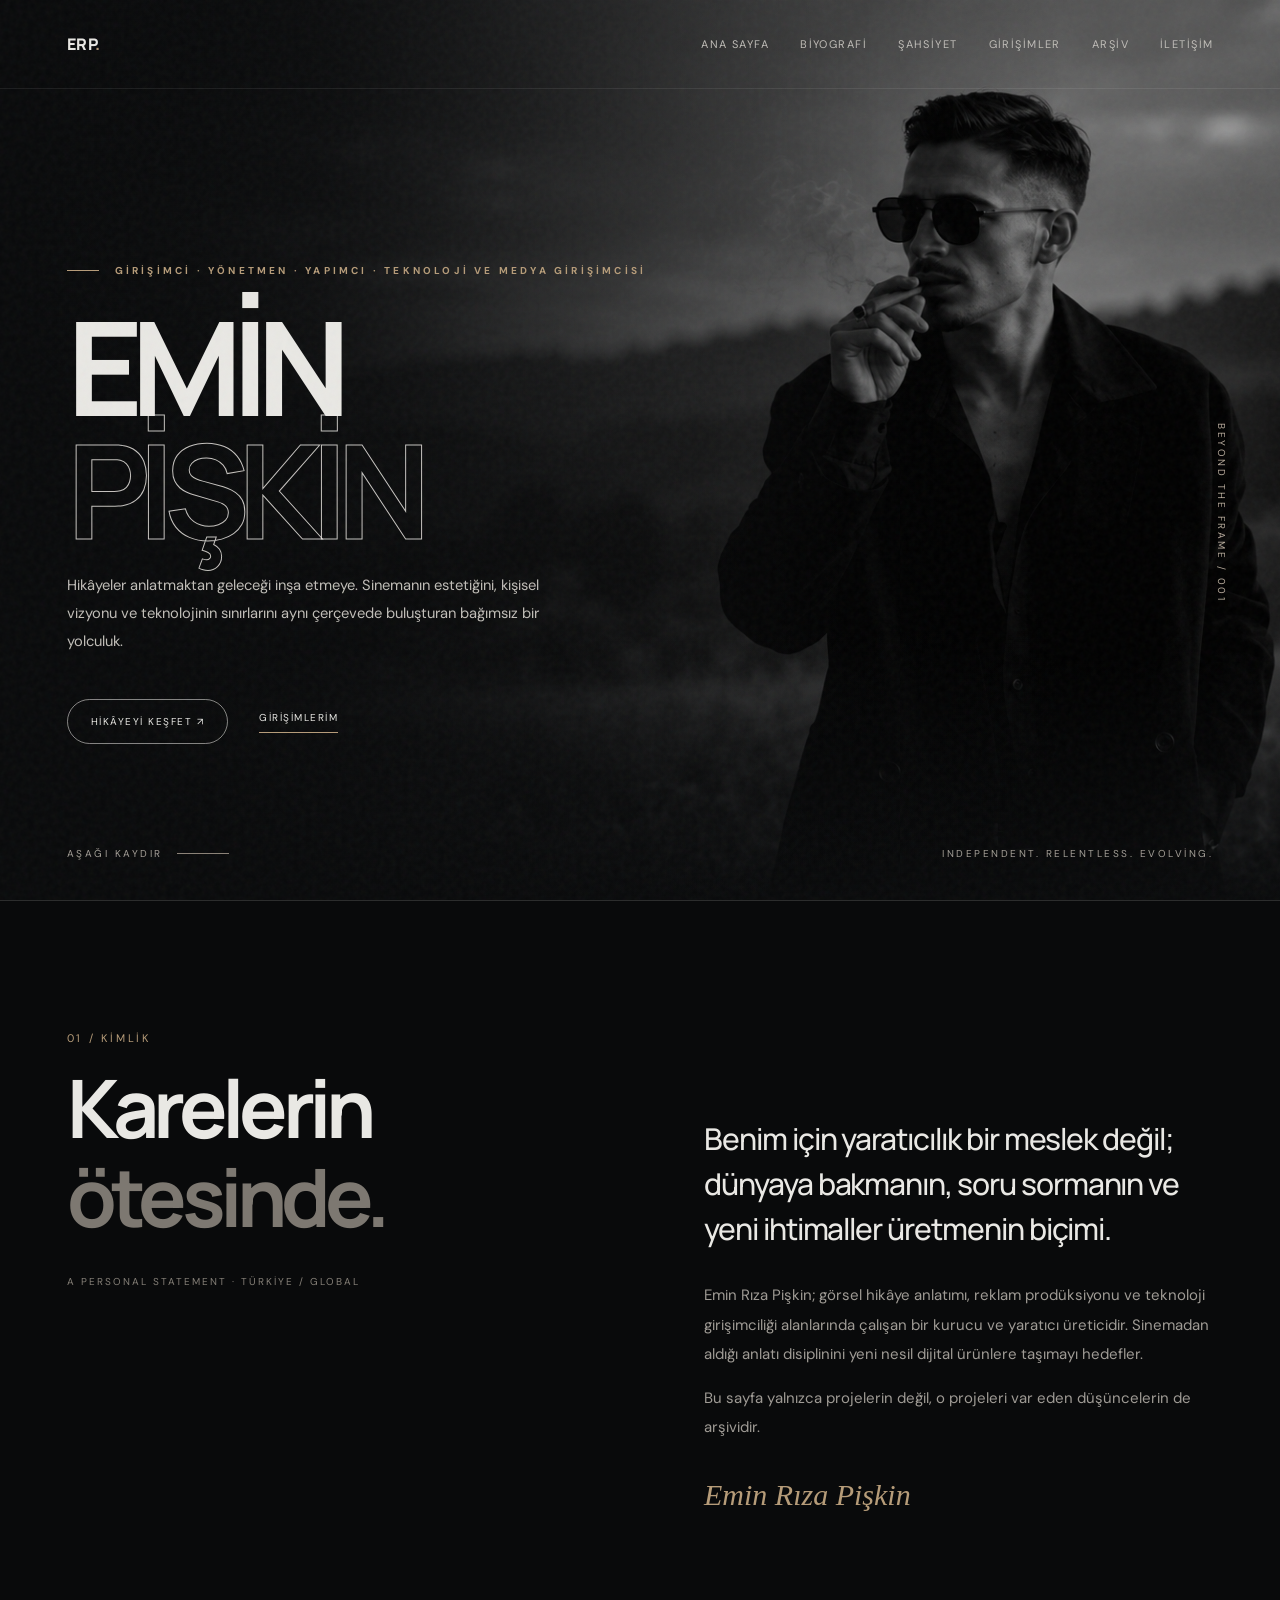
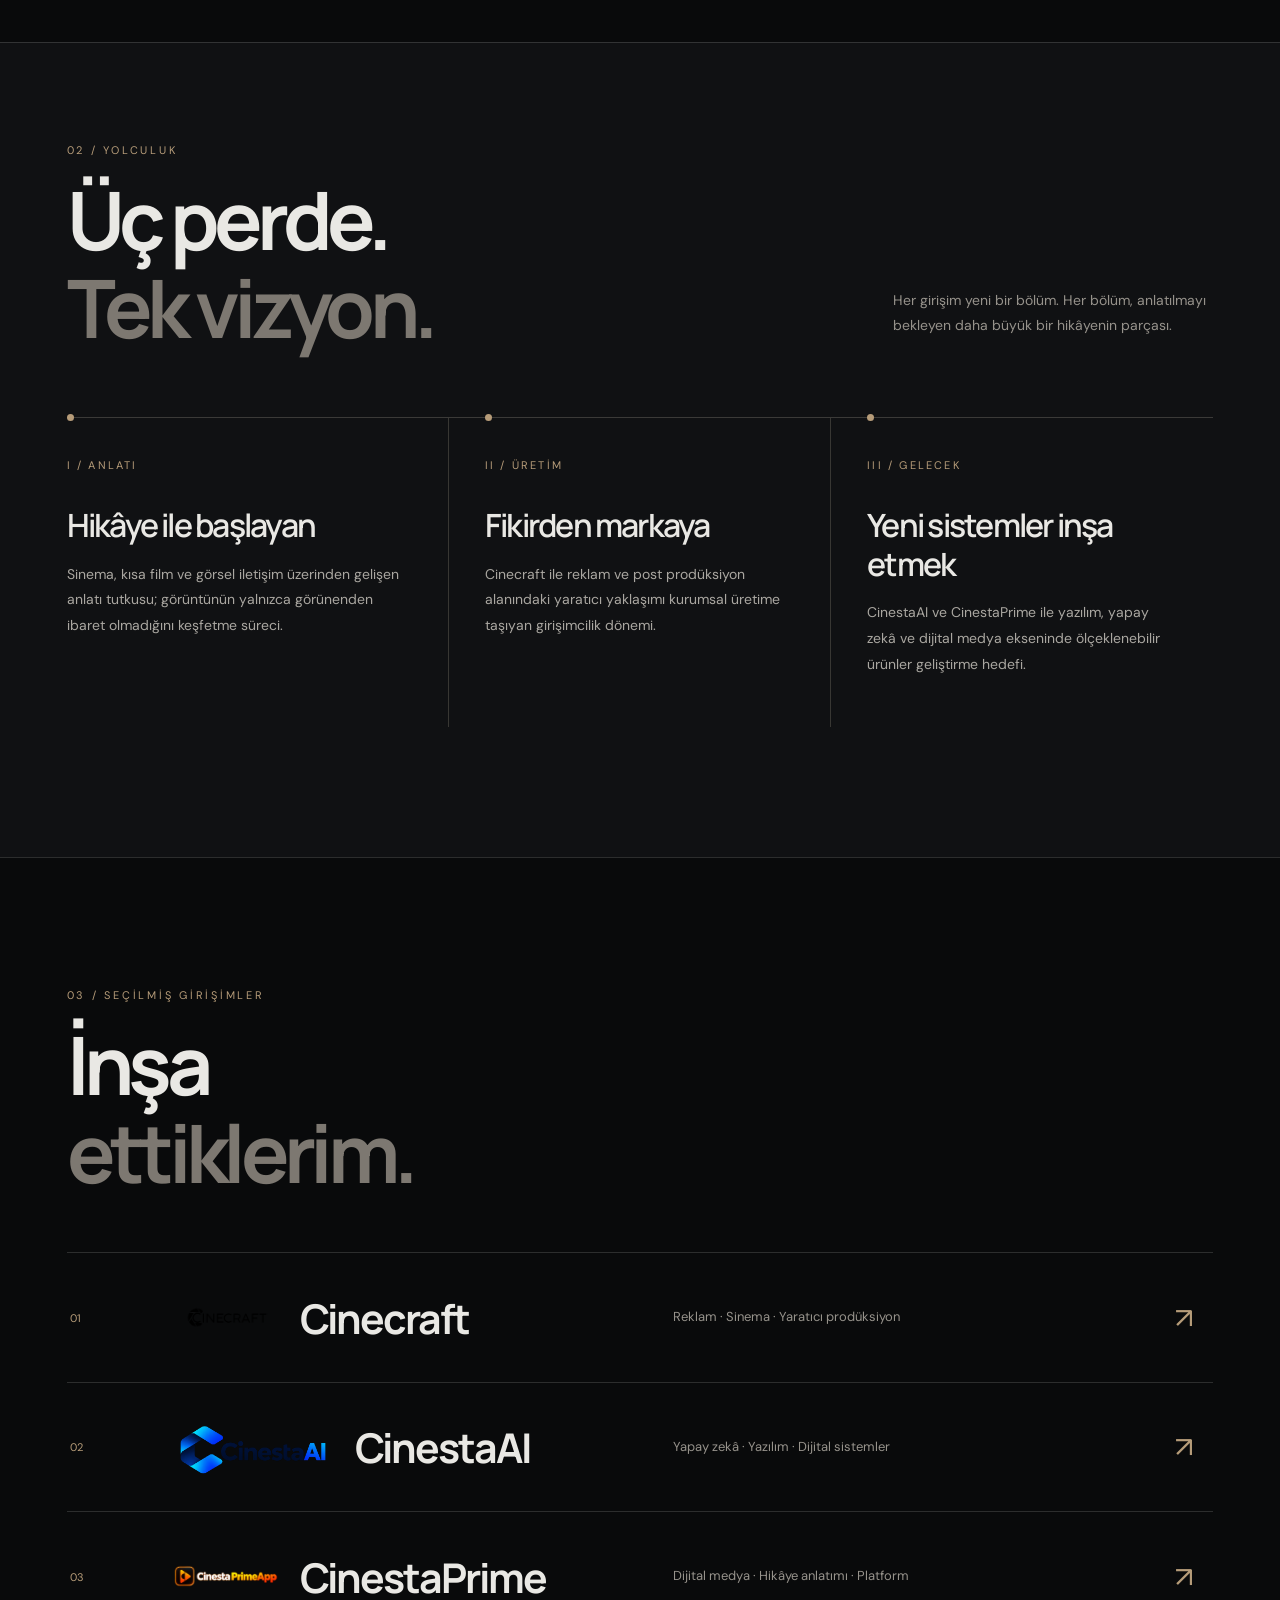
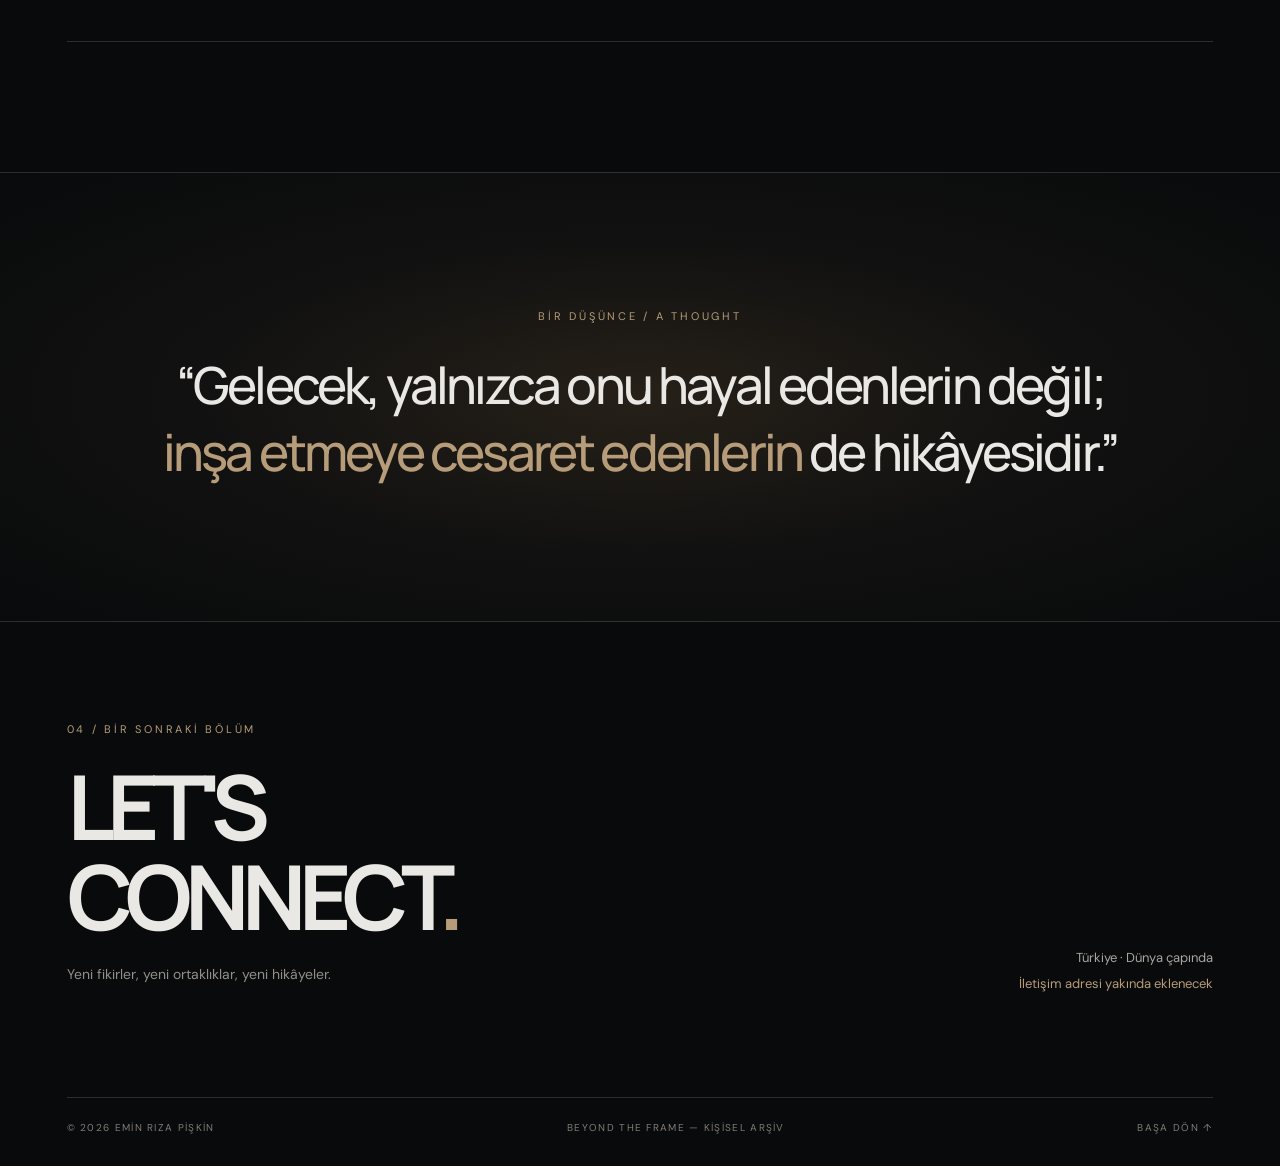
==== index.html @ 2beb4e8c "Fix tiny CinestaAI homepage wordmark by cropping transparent canvas within logo slot" ====
<!DOCTYPE html>
<html lang="tr">
<head>
  <meta charset="UTF-8" />
  <meta name="viewport" content="width=device-width, initial-scale=1" />
  <meta name="theme-color" content="#090a0b" />
  <meta name="description" content="Emin Pişkin — sinematik anlatı, yaratıcı üretim ve teknoloji ekseninde kişisel arşiv." />
  <title>Emin Pişkin — Beyond The Frame</title>
  <link rel="preconnect" href="https://fonts.googleapis.com" />
  <link rel="preconnect" href="https://fonts.gstatic.com" crossorigin />
  <link href="https://fonts.googleapis.com/css2?family=DM+Sans:wght@400;500;600;700&family=Manrope:wght@400;500;600;700;800&display=swap" rel="stylesheet" />
  <style>
    :root{--bg:#090a0b;--surface:#111214;--text:#e9e8e4;--muted:#96958f;--line:rgba(255,255,255,.14);--gold:#b69c79;--space:clamp(24px,5.2vw,92px)}
    *{box-sizing:border-box}html{scroll-behavior:smooth}body{margin:0;background:var(--bg);color:var(--text);font-family:"DM Sans",Arial,sans-serif;-webkit-font-smoothing:antialiased}::selection{background:#b69c79;color:#080808}a{color:inherit;text-decoration:none}button{font:inherit}canvas{display:block}body:before{content:"";position:fixed;inset:0;z-index:40;pointer-events:none;opacity:.085;background-image:url('data:image/svg+xml,%3Csvg viewBox=%220 0 180 180%22 xmlns=%22http://www.w3.org/2000/svg%22%3E%3Cfilter id=%22n%22%3E%3CfeTurbulence type=%22fractalNoise%22 baseFrequency=%22.83%22 numOctaves=%223%22 stitchTiles=%22stitch%22/%3E%3C/filter%3E%3Crect width=%22100%25%22 height=%22100%25%22 filter=%22url(%23n)%22 opacity=%22.5%22/%3E%3C/svg%3E')}
    .site-header{position:absolute;top:0;left:0;width:100%;z-index:25;padding:33px var(--space);display:flex;align-items:center;justify-content:space-between;border-bottom:1px solid rgba(255,255,255,.08)}.brand{font-family:Manrope,sans-serif;font-size:16px;font-weight:800;letter-spacing:.04em}.brand span{color:var(--gold)}.header-center{font-size:10px;text-transform:uppercase;letter-spacing:.31em;color:#9b9995}.nav{display:flex;align-items:center;gap:31px}.nav a{font-size:11px;color:#c0bdb8;letter-spacing:.13em;text-transform:uppercase;transition:color .25s}.nav a:hover{color:white}.menu-btn{display:none;background:none;border:0;color:white;font-size:24px;cursor:pointer}
    .hero{height:min(950px,100svh);min-height:720px;position:relative;overflow:hidden;display:flex;align-items:center;background:radial-gradient(ellipse at 72% 32%,rgba(84,78,72,.28) 0%,rgba(24,24,24,.95) 45%,#090a0b 76%)}.hero:before{content:"";position:absolute;inset:0;background:url("/portrait.png") center center/cover no-repeat;opacity:.34;filter:grayscale(1) blur(18px) contrast(1.05) brightness(.68) scale(1.05);transform:scale(1.04)}.hero:after{content:"";position:absolute;inset:0;pointer-events:none;background:linear-gradient(90deg,rgba(9,10,11,.98) 0%,rgba(9,10,11,.82) 32%,rgba(9,10,11,.42) 58%,rgba(9,10,11,.16) 78%,rgba(9,10,11,.78) 100%),linear-gradient(0deg,#090a0b 2%,transparent 22%,rgba(0,0,0,.35) 92%)}.hero-grid{position:absolute;inset:0;opacity:.08;background-image:linear-gradient(90deg,#c9bda9 1px,transparent 1px),linear-gradient(#c9bda9 1px,transparent 1px);background-size:10vw 10vw;mask-image:linear-gradient(to right,transparent,black)}
    .portrait{position:absolute;right:0;bottom:0;width:min(68%,1060px);height:100%;opacity:.97;filter:grayscale(.92) contrast(1.1) brightness(.78)}.portrait svg{width:100%;height:100%;object-fit:contain;object-position:bottom center}.portrait:after{content:"";position:absolute;inset:0;background:linear-gradient(90deg,#090a0b 0%,rgba(9,10,11,.78) 20%,transparent 44%),linear-gradient(180deg,rgba(9,10,11,.03) 0%,rgba(9,10,11,.1) 58%,#090a0b 98%),linear-gradient(90deg,transparent 64%,rgba(0,0,0,.28) 100%)}.portrait-photo{position:absolute;inset:0;width:100%;height:100%;object-fit:cover;object-position:72% 24%;display:none;filter:grayscale(1) contrast(1.08) brightness(.82)}.portrait.has-photo .portrait-photo{display:block}.portrait.has-photo svg{display:none}
    .hero-content{position:relative;z-index:5;margin-left:var(--space);padding-top:108px;width:min(55%,760px)}.eyebrow{display:flex;align-items:center;gap:16px;color:var(--gold);font-size:10px;letter-spacing:.32em;font-weight:700;text-transform:uppercase}.eyebrow:before{content:"";width:32px;height:1px;background:var(--gold)}.hero-title{font-family:Manrope,sans-serif;font-weight:700;font-size:clamp(72px,10.2vw,172px);line-height:.94;letter-spacing:-.087em;margin:28px 0 22px;text-transform:uppercase}.hero-title .stroke{display:block;color:transparent;-webkit-text-stroke:1px rgba(239,236,230,.82)}.hero-title .last{display:block}.hero-sub{font-size:clamp(13px,1.15vw,16px);line-height:1.9;max-width:510px;color:#c1beb8}.hero-actions{display:flex;gap:31px;align-items:center;margin-top:43px}.pill{border:1px solid rgba(233,232,228,.55);border-radius:100px;padding:15px 23px;text-transform:uppercase;font-size:10px;letter-spacing:.15em;transition:background .25s,color .25s}.pill:hover{background:#e9e8e4;color:#101010}.text-link{font-size:10px;letter-spacing:.15em;text-transform:uppercase;border-bottom:1px solid var(--gold);padding-bottom:8px}.bottom-bar{position:absolute;bottom:40px;left:var(--space);right:var(--space);display:flex;justify-content:space-between;z-index:7;font-size:10px;letter-spacing:.25em;text-transform:uppercase;color:#a49f97}.scroll-hint{display:flex;align-items:center;gap:14px}.scroll-hint i{display:block;height:1px;width:52px;background:#8b8277}.vertical-side{position:absolute;z-index:7;right:calc(var(--space) - 15px);top:47%;writing-mode:vertical-rl;font-size:10px;letter-spacing:.25em;color:#b5a99a;text-transform:uppercase}
    section.content{padding:130px var(--space)}.section-no{font-size:11px;color:var(--gold);letter-spacing:.25em;text-transform:uppercase}.section-head{font:700 clamp(43px,6.3vw,100px)/1.1 Manrope,sans-serif;letter-spacing:-.07em;margin:18px 0 0}.section-head em{font-style:normal;color:#7d7871}.about{display:grid;grid-template-columns:1fr 1fr;gap:10vw;border-top:1px solid var(--line)}.about-left{position:relative}.small-label{margin-top:35px;font-size:10px;letter-spacing:.2em;color:#868078;text-transform:uppercase}.about-copy{padding-top:55px}.about-copy .lead{font:500 clamp(21px,2.35vw,34px)/1.5 Manrope,sans-serif;letter-spacing:-.035em}.about-copy p:not(.lead){color:#9f9b95;font-size:15px;line-height:1.95;max-width:570px}.signature{font:500 30px Georgia,serif;font-style:italic;color:var(--gold);margin-top:35px}
    .chapter{padding:100px var(--space) 130px;background:#101113;border-top:1px solid var(--line)}.chapter-intro{display:flex;align-items:end;justify-content:space-between;gap:30px;margin-bottom:65px}.chapter-intro p{color:#96928b;max-width:320px;font-size:14px;line-height:1.8}.timeline{display:grid;grid-template-columns:repeat(3,minmax(0,1fr));border-top:1px solid #3b3a38}.moment{padding:40px 36px 35px 0;position:relative;border-right:1px solid #383733}.moment+ .moment{padding-left:36px}.moment:last-child{border-right:0}.moment:before{content:"";position:absolute;top:-4px;left:0;background:var(--gold);width:7px;height:7px;border-radius:50%}.moment+.moment:before{left:36px}.moment-id{font-size:11px;color:var(--gold);letter-spacing:.2em}.moment h3{font:600 clamp(23px,2.5vw,38px)/1.2 Manrope,sans-serif;letter-spacing:-.055em;margin:34px 0 17px}.moment p{font-size:14px;color:#aaa7a1;line-height:1.85;max-width:340px}
    .ventures{border-top:1px solid var(--line)}.ventures-top{display:flex;justify-content:space-between;align-items:end;margin-bottom:55px}.venture{display:grid;grid-template-columns:80px 1fr 1fr 35px;align-items:center;border-top:1px solid var(--line);padding:32px 3px;gap:20px;transition:padding .3s,background .3s}.venture:last-child{border-bottom:1px solid var(--line)}.venture:hover{padding-left:16px;background:#141414}.venture-n{font-size:11px;color:var(--gold)}.venture h3{font:700 clamp(25px,3.2vw,46px) Manrope,sans-serif;letter-spacing:-.05em;margin:0}.venture p{font-size:13px;color:#96928b;line-height:1.7}.venture .arrow{font-size:29px;color:var(--gold)}
    .quote{min-height:450px;display:grid;place-items:center;text-align:center;padding:110px 24px;background:radial-gradient(ellipse at center,#262018 0%,#111111 50%,#090a0b 100%);border-block:1px solid var(--line)}.quote blockquote{font:500 clamp(27px,4vw,65px)/1.3 Manrope,sans-serif;letter-spacing:-.055em;margin:28px auto 0;max-width:980px}.quote blockquote em{font-style:normal;color:var(--gold)}
    .footer{padding:100px var(--space) 32px}.footer-top{display:flex;justify-content:space-between;align-items:end;gap:30px}.footer-title{font:700 clamp(44px,7vw,112px)/1 Manrope,sans-serif;letter-spacing:-.08em;margin:25px 0}.footer-side{text-align:right;color:#a9a59f;line-height:2;font-size:13px}.footer-bottom{border-top:1px solid var(--line);margin-top:100px;padding-top:23px;display:flex;justify-content:space-between;color:#817d77;font-size:10px;text-transform:uppercase;letter-spacing:.13em}.reveal{opacity:0;transform:translateY(25px);transition:opacity .85s ease,transform .85s ease}.reveal.visible{opacity:1;transform:none}
    @media(max-width:850px){.header-center,.nav{display:none}.menu-btn{display:block}.site-header{padding-top:26px;padding-bottom:26px}.nav.open{position:absolute;display:flex;right:20px;top:77px;background:#171716;border:1px solid var(--line);padding:25px;flex-direction:column;align-items:flex-start;min-width:195px}.hero{min-height:720px;height:94svh}.portrait{right:-20%;width:100%;height:83%;opacity:.45}.hero:after{background:linear-gradient(90deg,rgba(9,10,11,.82),rgba(9,10,11,.1)),linear-gradient(0deg,#090a0b 1%,transparent 35%)}.hero-content{width:90%;padding-top:80px}.hero-title{font-size:clamp(58px,12vw,104px)}.vertical-side{display:none}.bottom-bar{bottom:27px}.about{grid-template-columns:1fr;gap:5px}.about-copy{padding-top:0}.chapter-intro{display:block}.timeline{grid-template-columns:1fr}.moment,.moment+.moment{padding:31px 10px 30px 22px;border-right:0;border-left:1px solid #383733;border-bottom:1px solid #383733}.moment:before,.moment+.moment:before{top:38px;left:-4px}.venture{grid-template-columns:34px 1fr 30px;gap:12px}.venture p{grid-column:2;grid-row:2}.venture .arrow{grid-column:3;grid-row:1}.footer-top{display:block}.footer-side{text-align:left}}
    @media(max-width:480px){.hero-title{font-size:clamp(51px,13vw,70px)}.hero-sub{max-width:290px;font-size:13px}.hero-actions{gap:16px;flex-wrap:wrap}.pill{padding:14px 17px}.bottom-bar span:last-child{display:none}section.content{padding-top:90px;padding-bottom:90px}.chapter{padding-top:90px;padding-bottom:90px}.section-head{font-size:45px}.venture h3{font-size:26px}.footer-bottom{gap:18px;flex-direction:column}}
    @media(prefers-reduced-motion:reduce){html{scroll-behavior:auto}.reveal{opacity:1;transform:none;transition:none}*{animation:none!important}}
  
/* Seamless cinematic portrait: remove the hard mid-screen image edge */
.hero .portrait{left:0;right:0;top:0;bottom:0;width:100%;height:100%;opacity:1;filter:none;pointer-events:none;overflow:hidden;z-index:1}
.hero .portrait-photo{inset:0;width:100%;height:100%;object-fit:cover;object-position:center 35%;filter:grayscale(1) contrast(1.07) brightness(.69);-webkit-mask-image:linear-gradient(90deg,transparent 0%,rgba(0,0,0,.06) 15%,rgba(0,0,0,.52) 39%,#000 69%);mask-image:linear-gradient(90deg,transparent 0%,rgba(0,0,0,.06) 15%,rgba(0,0,0,.52) 39%,#000 69%)}
.hero .portrait:after{background:linear-gradient(90deg,#090a0b 0%,rgba(9,10,11,.78) 20%,rgba(9,10,11,.38) 46%,transparent 77%),linear-gradient(0deg,#090a0b 0%,transparent 28%,rgba(9,10,11,.08) 100%)}
.hero:after{background:linear-gradient(90deg,rgba(9,10,11,.93) 0%,rgba(9,10,11,.67) 28%,rgba(9,10,11,.22) 63%,rgba(9,10,11,.10) 100%),linear-gradient(0deg,#090a0b 1%,transparent 24%,rgba(0,0,0,.30) 92%)}
@media(max-width:900px){.hero .portrait{left:0;right:0;width:100%;height:100%;opacity:.83}.hero .portrait-photo{object-position:69% center;-webkit-mask-image:linear-gradient(90deg,rgba(0,0,0,.26),rgba(0,0,0,.8) 55%,#000);mask-image:linear-gradient(90deg,rgba(0,0,0,.26),rgba(0,0,0,.8) 55%,#000)}.hero .portrait:after{background:linear-gradient(0deg,#090a0b 0%,rgba(9,10,11,.3) 62%,rgba(9,10,11,.38) 100%),linear-gradient(90deg,rgba(9,10,11,.75),transparent 90%)}}

/* Company wordmarks within selected ventures */
.venture .venture-brand{display:flex;align-items:center;gap:20px;min-width:0;width:100%;text-decoration:none;color:inherit}.venture .venture-brand-mark{display:grid;place-items:center;flex:0 0 110px;width:110px;height:65px;overflow:hidden}.venture .venture-brand-mark img{width:100%;height:100%;object-fit:contain;object-position:left center}.venture .venture-brand h3{min-width:0}.venture .venture-brand:hover h3{color:#d5b997}@media(max-width:850px){.venture .venture-brand{gap:10px}.venture .venture-brand-mark{flex-basis:62px;width:62px;height:46px}.venture .venture-brand h3{font-size:clamp(18px,4vw,27px)}}

/* Center CinestaAI logo without changing its original size */
.venture .venture-brand-ai .venture-brand-mark{justify-content:center;place-items:center}.venture .venture-brand-ai .venture-brand-mark img{object-position:center center;transform:scale(.78);max-width:100%;max-height:100%;object-fit:contain}

/* Show the wide CinestaAI wordmark rather than fitting its square transparent canvas */
.venture .venture-brand-ai .venture-brand-mark{flex:0 0 165px;width:165px;height:64px;overflow:hidden;display:flex;align-items:center;justify-content:center}
.venture .venture-brand-ai .venture-brand-mark img{width:100%;height:100%;max-width:none;max-height:none;object-fit:cover;object-position:center center;transform:none}
@media(max-width:850px){.venture .venture-brand-ai .venture-brand-mark{flex-basis:110px;width:110px;height:54px}}
</style>
<style>.site-header{justify-content:space-between}.site-header .nav{margin-left:auto}.site-header .header-center{display:none}@media(max-width:900px){.site-header .nav.open{display:flex}}</style><style>.hero .portrait-photo{display:block!important}.hero .portrait svg{display:none!important}.hero .portrait{opacity:1!important}.hero .portrait-photo{object-fit:cover;object-position:70% 35%;filter:grayscale(1) contrast(1.08) brightness(.82)}.hero .portrait:after{background:linear-gradient(90deg,#090a0b 0%,rgba(9,10,11,.88) 25%,rgba(9,10,11,.4) 54%,transparent 83%),linear-gradient(0deg,#090a0b,transparent 30%)}@media(max-width:850px){.hero .portrait-photo{object-position:68% center}}</style></head>
<body>
  <header class="site-header">
    <a class="brand" href="#home">ERP<span>.</span></a>
    
    <nav class="nav" id="nav" aria-label="Ana menü"><a href="/">Ana Sayfa</a><a href="/biyografi.html">Biyografi</a><a href="/sahsiyet.html">Şahsiyet</a><a href="/girismler.html">Girişimler</a><a href="/arsiv.html">Arşiv</a><a href="/iletisim.html">İletişim</a></nav>
    <button class="menu-btn" id="menu-btn" aria-label="Menüyü aç" aria-expanded="false">☰</button>
  </header>
  <main>
    <section class="hero" id="home" aria-label="Açılış">
      <div class="hero-grid"></div>
      <div class="portrait" id="portrait" aria-label="Portre görseli">
        <img class="portrait-photo" id="portrait-photo" src="/portrait.png" alt="Emin Pişkin portresi" />
      </div>
      <div class="hero-content">
        <div class="eyebrow">Girişimci · Yönetmen · Yapımcı · Teknoloji ve Medya Girişimcisi</div>
        <h1 class="hero-title">EMİN<br/><span class="stroke">PİŞKİN</span></h1>
        <p class="hero-sub">Hikâyeler anlatmaktan geleceği inşa etmeye. Sinemanın estetiğini, kişisel vizyonu ve teknolojinin sınırlarını aynı çerçevede buluşturan bağımsız bir yolculuk.</p>
        <div class="hero-actions"><a class="pill" href="#about">Hikâyeyi keşfet <span aria-hidden="true">↗</span></a><a class="text-link" href="#ventures">Girişimlerim</a></div>
      </div>
      <div class="vertical-side">Beyond the frame / 001</div>
      <div class="bottom-bar"><span class="scroll-hint">Aşağı kaydır <i></i></span><span>Independent. Relentless. Evolving.</span></div>
    </section>
    <section class="content about" id="about">
      <div class="about-left reveal"><div class="section-no">01 / Kimlik</div><h2 class="section-head">Karelerin<br/><em>ötesinde.</em></h2><div class="small-label">A personal statement · Türkiye / Global</div></div>
      <div class="about-copy reveal"><p class="lead">Benim için yaratıcılık bir meslek değil; dünyaya bakmanın, soru sormanın ve yeni ihtimaller üretmenin biçimi.</p><p>Emin Rıza Pişkin; görsel hikâye anlatımı, reklam prodüksiyonu ve teknoloji girişimciliği alanlarında çalışan bir kurucu ve yaratıcı üreticidir. Sinemadan aldığı anlatı disiplinini yeni nesil dijital ürünlere taşımayı hedefler.</p><p>Bu sayfa yalnızca projelerin değil, o projeleri var eden düşüncelerin de arşividir.</p><div class="signature">Emin Rıza Pişkin</div></div>
    </section>
    <section class="chapter" id="story"><div class="chapter-intro reveal"><div><div class="section-no">02 / Yolculuk</div><h2 class="section-head">Üç perde.<br/><em>Tek vizyon.</em></h2></div><p>Her girişim yeni bir bölüm. Her bölüm, anlatılmayı bekleyen daha büyük bir hikâyenin parçası.</p></div><div class="timeline"><article class="moment reveal"><div class="moment-id">I / ANLATI</div><h3>Hikâye ile başlayan</h3><p>Sinema, kısa film ve görsel iletişim üzerinden gelişen anlatı tutkusu; görüntünün yalnızca görünenden ibaret olmadığını keşfetme süreci.</p></article><article class="moment reveal"><div class="moment-id">II / ÜRETİM</div><h3>Fikirden markaya</h3><p>Cinecraft ile reklam ve post prodüksiyon alanındaki yaratıcı yaklaşımı kurumsal üretime taşıyan girişimcilik dönemi.</p></article><article class="moment reveal"><div class="moment-id">III / GELECEK</div><h3>Yeni sistemler inşa etmek</h3><p>CinestaAI ve CinestaPrime ile yazılım, yapay zekâ ve dijital medya ekseninde ölçeklenebilir ürünler geliştirme hedefi.</p></article></div></section>
    <section class="content ventures" id="ventures"><div class="ventures-top reveal"><div><div class="section-no">03 / Seçilmiş girişimler</div><h2 class="section-head">İnşa<br/><em>ettiklerim.</em></h2></div></div><div class="venture reveal"><span class="venture-n">01</span><a class="venture-brand" href="/cinecraft.html" aria-label="Cinecraft hakkında"><span class="venture-brand-mark"><img src="/cinecraft-logo.png.png" alt="Cinecraft logosu" loading="lazy" onerror="this.style.display='none'"></span><h3>Cinecraft</h3></a><p>Reklam · Sinema · Yaratıcı prodüksiyon</p><span class="arrow">↗</span></div><div class="venture reveal"><span class="venture-n">02</span><a class="venture-brand venture-brand-ai" href="/cinestaai.html" aria-label="CinestaAI hakkında"><span class="venture-brand-mark"><img src="/cinestaai-logo.png.png" alt="CinestaAI logosu" loading="lazy" onerror="this.style.display='none'"></span><h3>CinestaAI</h3></a><p>Yapay zekâ · Yazılım · Dijital sistemler</p><span class="arrow">↗</span></div><div class="venture reveal"><span class="venture-n">03</span><a class="venture-brand" href="/cinestaprime.html" aria-label="CinestaPrime hakkında"><span class="venture-brand-mark"><img src="/cinestaprime-logo.png.png" alt="CinestaPrime logosu" loading="lazy" onerror="this.style.display='none'"></span><h3>CinestaPrime</h3></a><p>Dijital medya · Hikâye anlatımı · Platform</p><span class="arrow">↗</span></div></section>
    <section class="quote"><div class="reveal"><div class="section-no">Bir düşünce / A thought</div><blockquote>“Gelecek, yalnızca onu hayal edenlerin değil; <em>inşa etmeye cesaret edenlerin</em> de hikâyesidir.”</blockquote></div></section>
  </main>
  <footer class="footer" id="contact"><div class="footer-top"><div><div class="section-no">04 / Bir sonraki bölüm</div><h2 class="footer-title">LET'S<br/>CONNECT<span style="color:var(--gold)">.</span></h2><p style="color:#928e88;font-size:14px">Yeni fikirler, yeni ortaklıklar, yeni hikâyeler.</p></div><div class="footer-side">Türkiye · Dünya çapında<br/><span style="color:var(--gold)">İletişim adresi yakında eklenecek</span></div></div><div class="footer-bottom"><span>© <span id="year">2026</span> Emin Rıza Pişkin</span><span>Beyond the frame — kişisel arşiv</span><a href="#home">Başa dön ↑</a></div></footer>
  <script>
    const portrait=document.getElementById('portrait');const img=document.getElementById('portrait-photo');img.addEventListener('load',()=>portrait.classList.add('has-photo'));img.addEventListener('error',()=>portrait.classList.remove('has-photo'));if(img.complete&&img.naturalWidth)portrait.classList.add('has-photo');
    const observer=new IntersectionObserver(entries=>entries.forEach(e=>{if(e.isIntersecting){e.target.classList.add('visible');observer.unobserve(e.target)}}),{threshold:.13});document.querySelectorAll('.reveal').forEach(el=>observer.observe(el));
    const menu=document.getElementById('menu-btn'),nav=document.getElementById('nav');menu.addEventListener('click',()=>{let opened=nav.classList.toggle('open');menu.setAttribute('aria-expanded',String(opened));menu.textContent=opened?'×':'☰'});nav.querySelectorAll('a').forEach(a=>a.addEventListener('click',()=>{nav.classList.remove('open');menu.setAttribute('aria-expanded','false');menu.textContent='☰'}));document.getElementById('year').textContent=new Date().getFullYear();
    document.getElementById('contact-link').addEventListener('click',e=>{e.preventDefault();document.getElementById('contact').scrollIntoView({behavior:'smooth'})});
  </script>
</body>
</html>
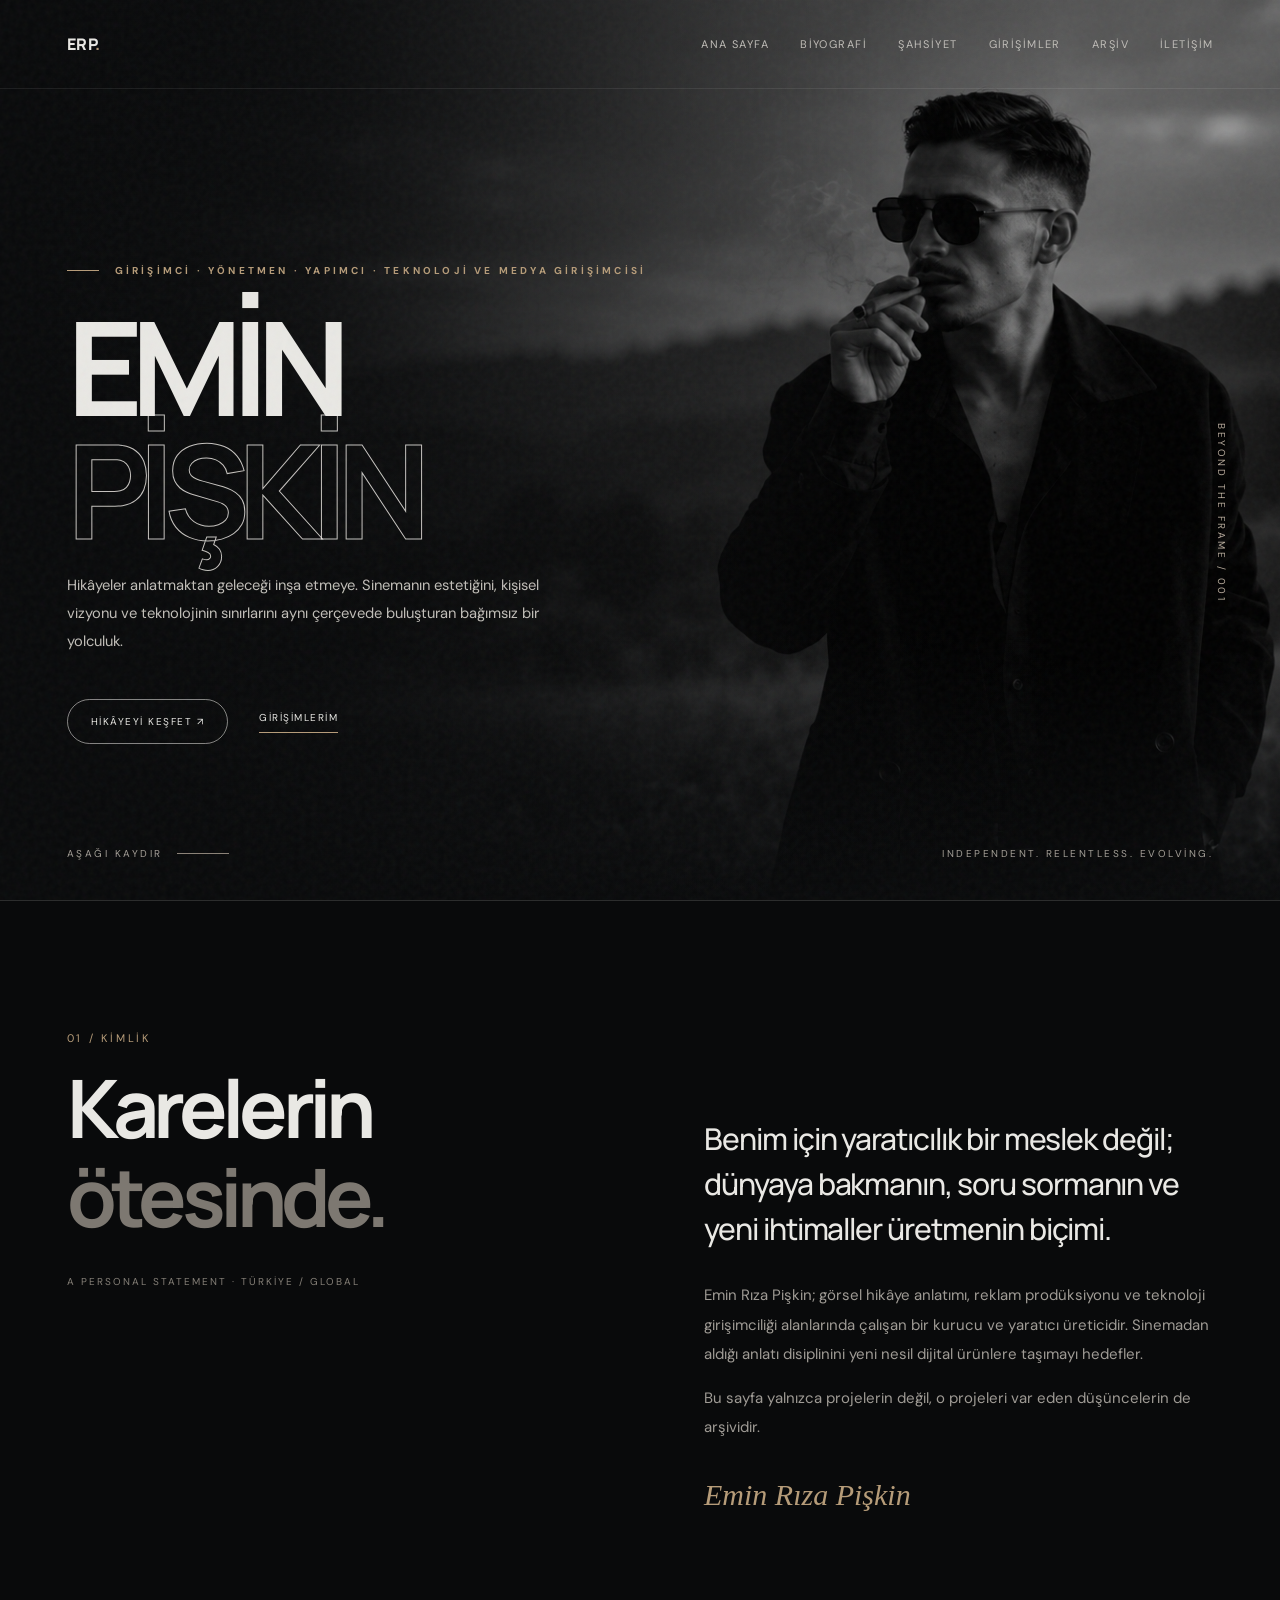
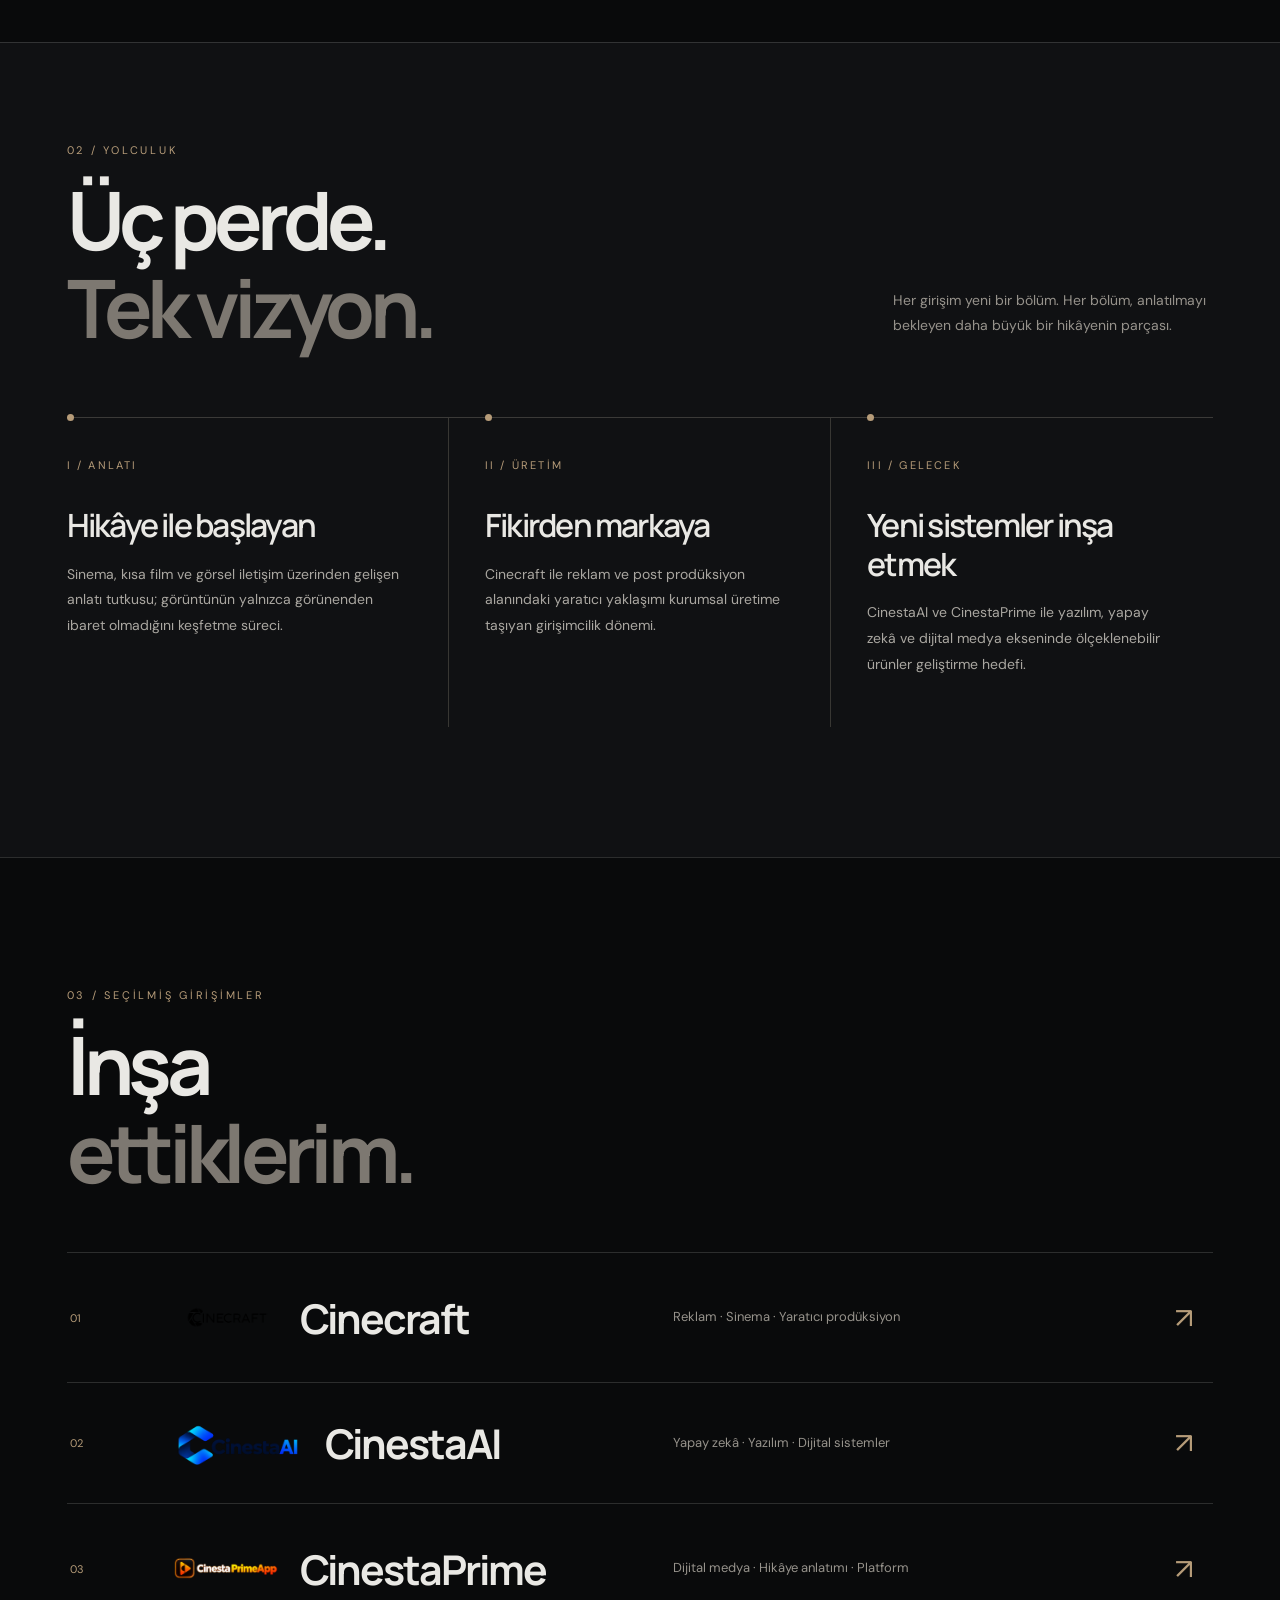
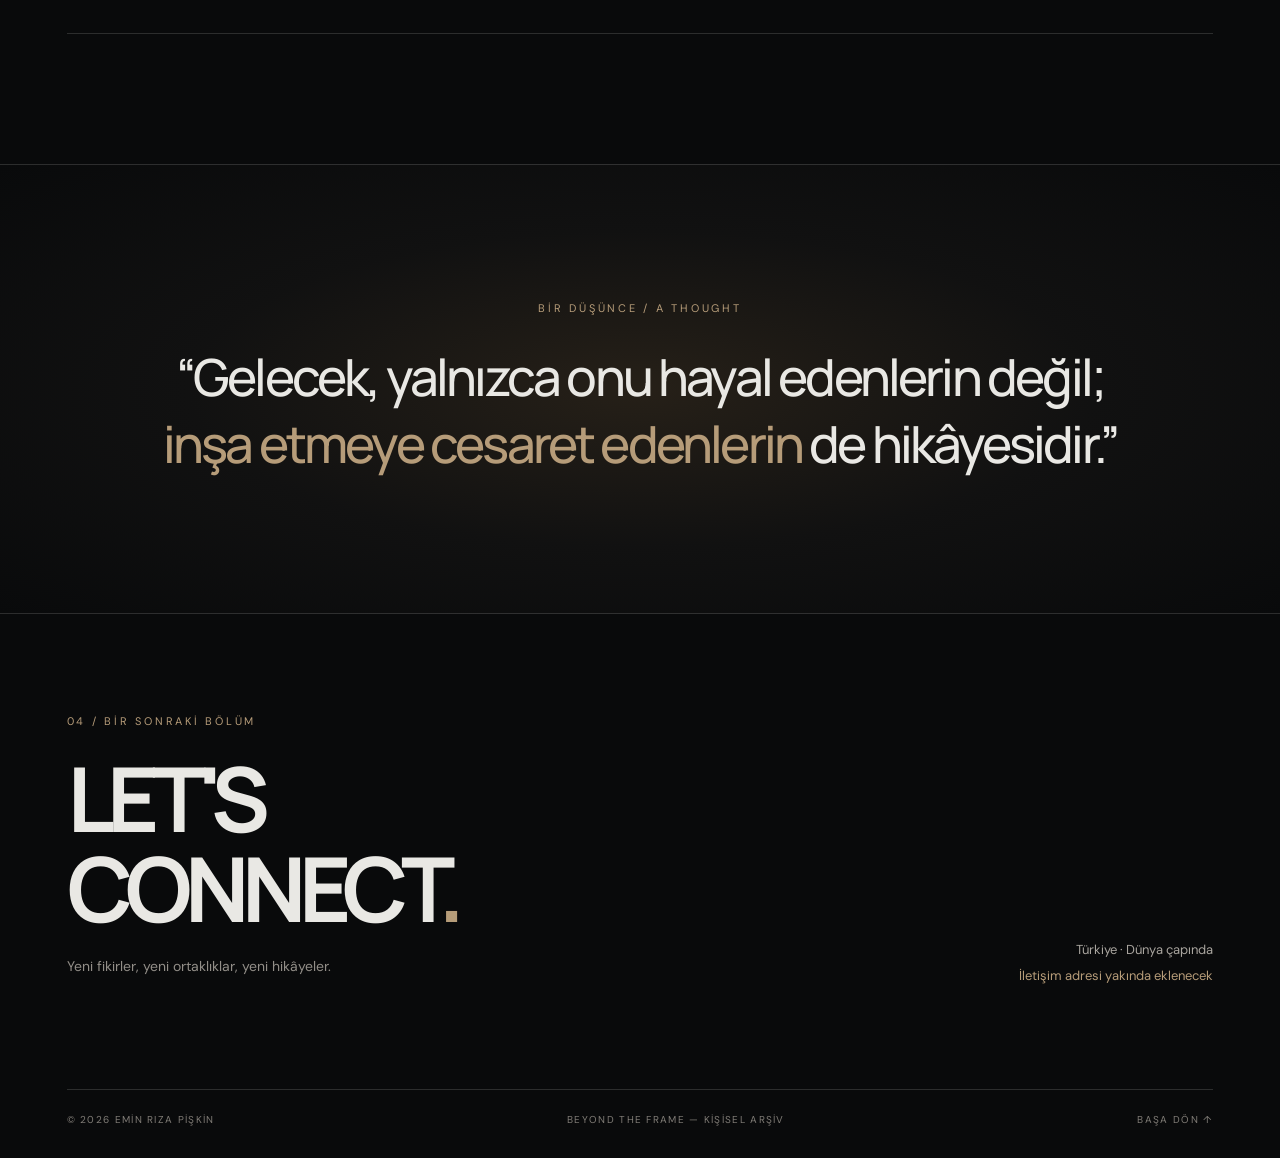
==== commit 5216d9a6: "Slightly reduce centered CinestaAI logo on homepage" ====
--- a/index.html
+++ b/index.html
@@ -39,9 +39,9 @@
 .venture .venture-brand-ai .venture-brand-mark{justify-content:center;place-items:center}.venture .venture-brand-ai .venture-brand-mark img{object-position:center center;transform:scale(.78);max-width:100%;max-height:100%;object-fit:contain}
 
 /* Show the wide CinestaAI wordmark rather than fitting its square transparent canvas */
-.venture .venture-brand-ai .venture-brand-mark{flex:0 0 165px;width:165px;height:64px;overflow:hidden;display:flex;align-items:center;justify-content:center}
+.venture .venture-brand-ai .venture-brand-mark{flex:0 0 135px;width:135px;height:55px;overflow:hidden;display:flex;align-items:center;justify-content:center}
 .venture .venture-brand-ai .venture-brand-mark img{width:100%;height:100%;max-width:none;max-height:none;object-fit:cover;object-position:center center;transform:none}
-@media(max-width:850px){.venture .venture-brand-ai .venture-brand-mark{flex-basis:110px;width:110px;height:54px}}
+@media(max-width:850px){.venture .venture-brand-ai .venture-brand-mark{flex-basis:92px;width:92px;height:46px}}
 </style>
 <style>.site-header{justify-content:space-between}.site-header .nav{margin-left:auto}.site-header .header-center{display:none}@media(max-width:900px){.site-header .nav.open{display:flex}}</style><style>.hero .portrait-photo{display:block!important}.hero .portrait svg{display:none!important}.hero .portrait{opacity:1!important}.hero .portrait-photo{object-fit:cover;object-position:70% 35%;filter:grayscale(1) contrast(1.08) brightness(.82)}.hero .portrait:after{background:linear-gradient(90deg,#090a0b 0%,rgba(9,10,11,.88) 25%,rgba(9,10,11,.4) 54%,transparent 83%),linear-gradient(0deg,#090a0b,transparent 30%)}@media(max-width:850px){.hero .portrait-photo{object-position:68% center}}</style></head>
 <body>
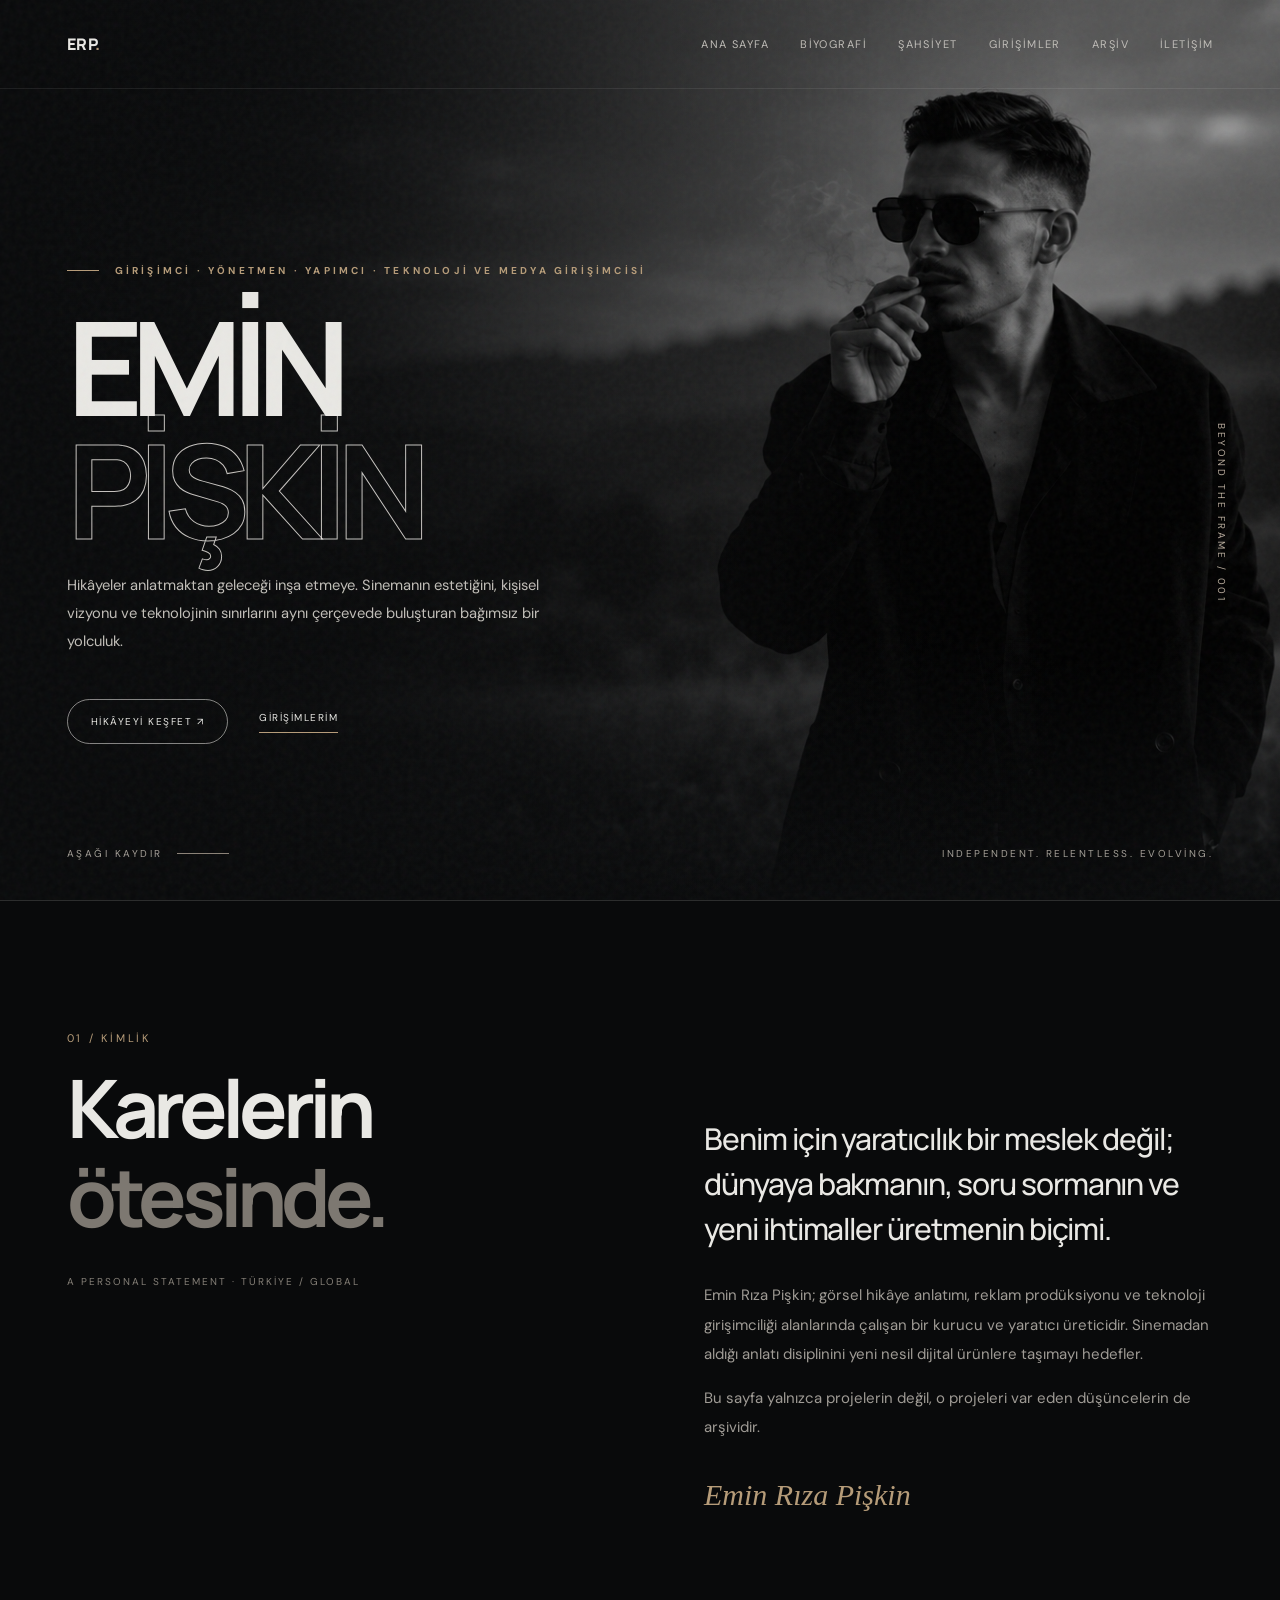
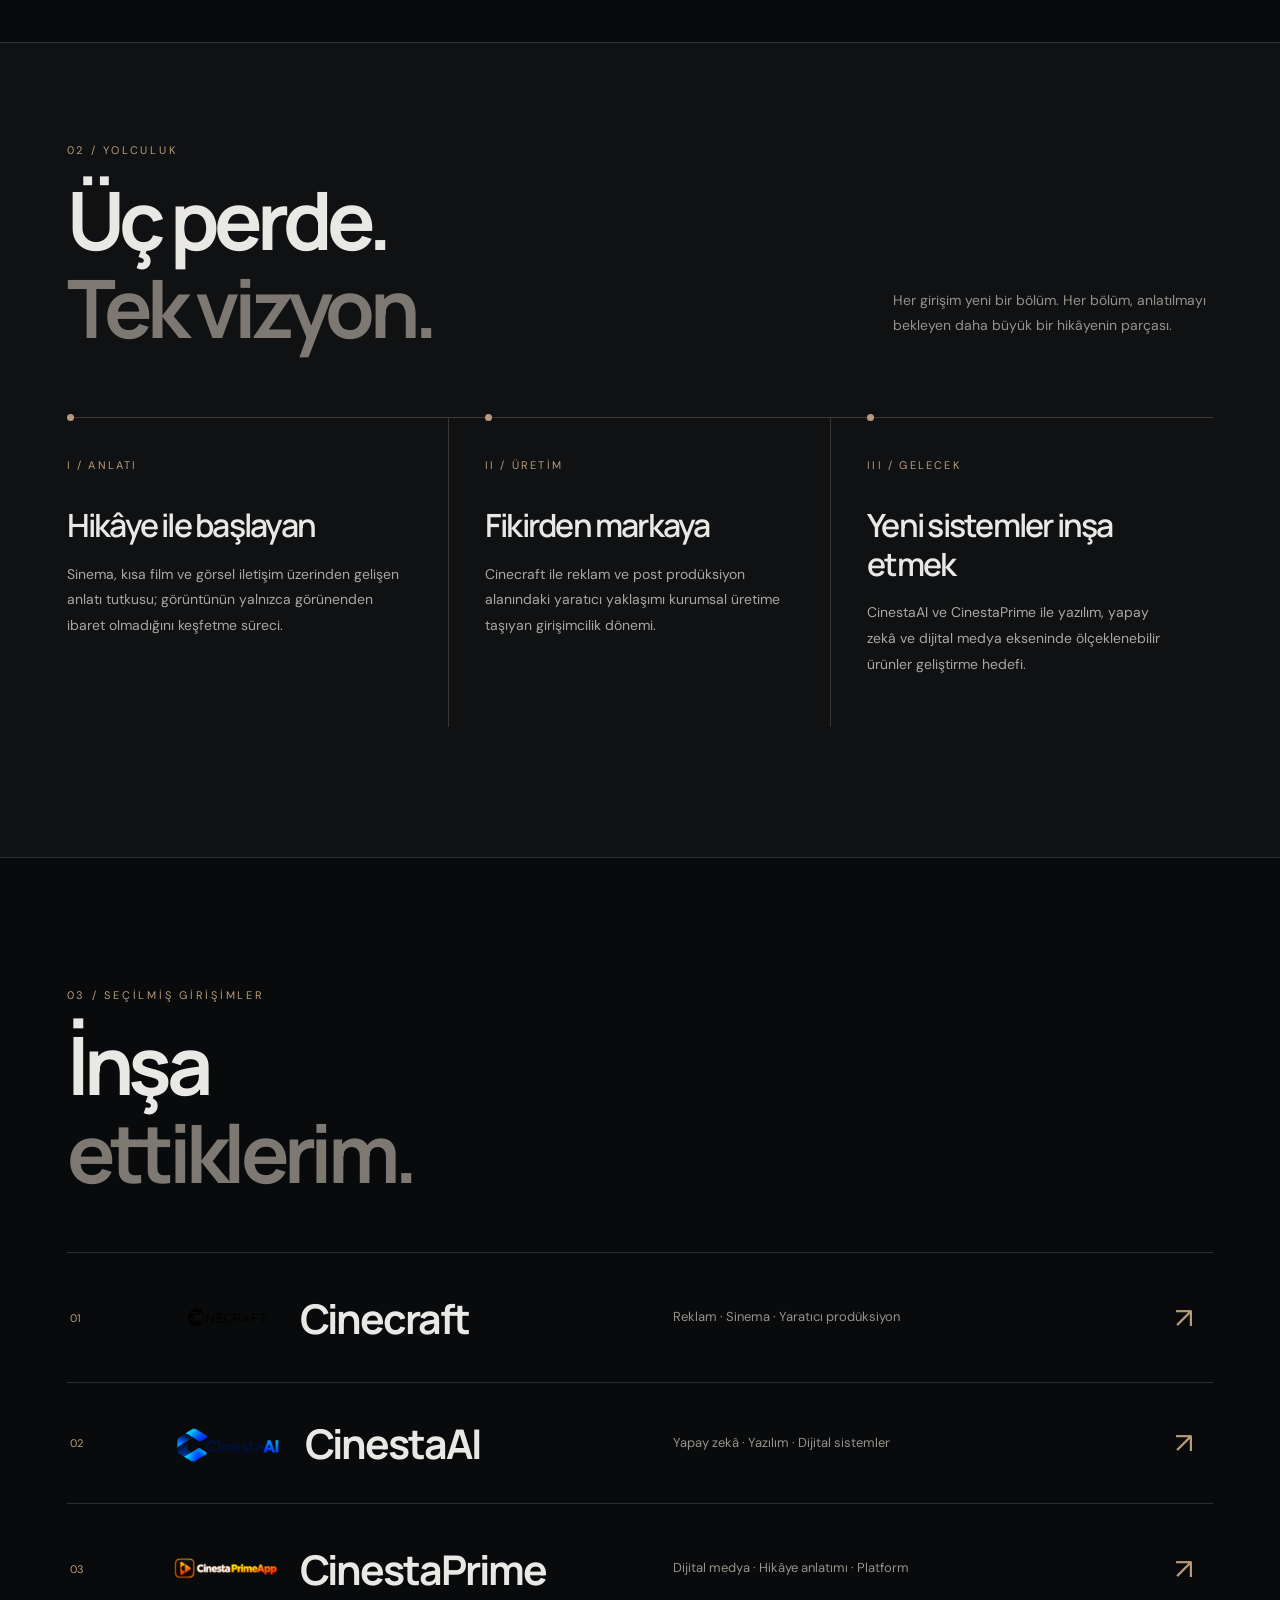
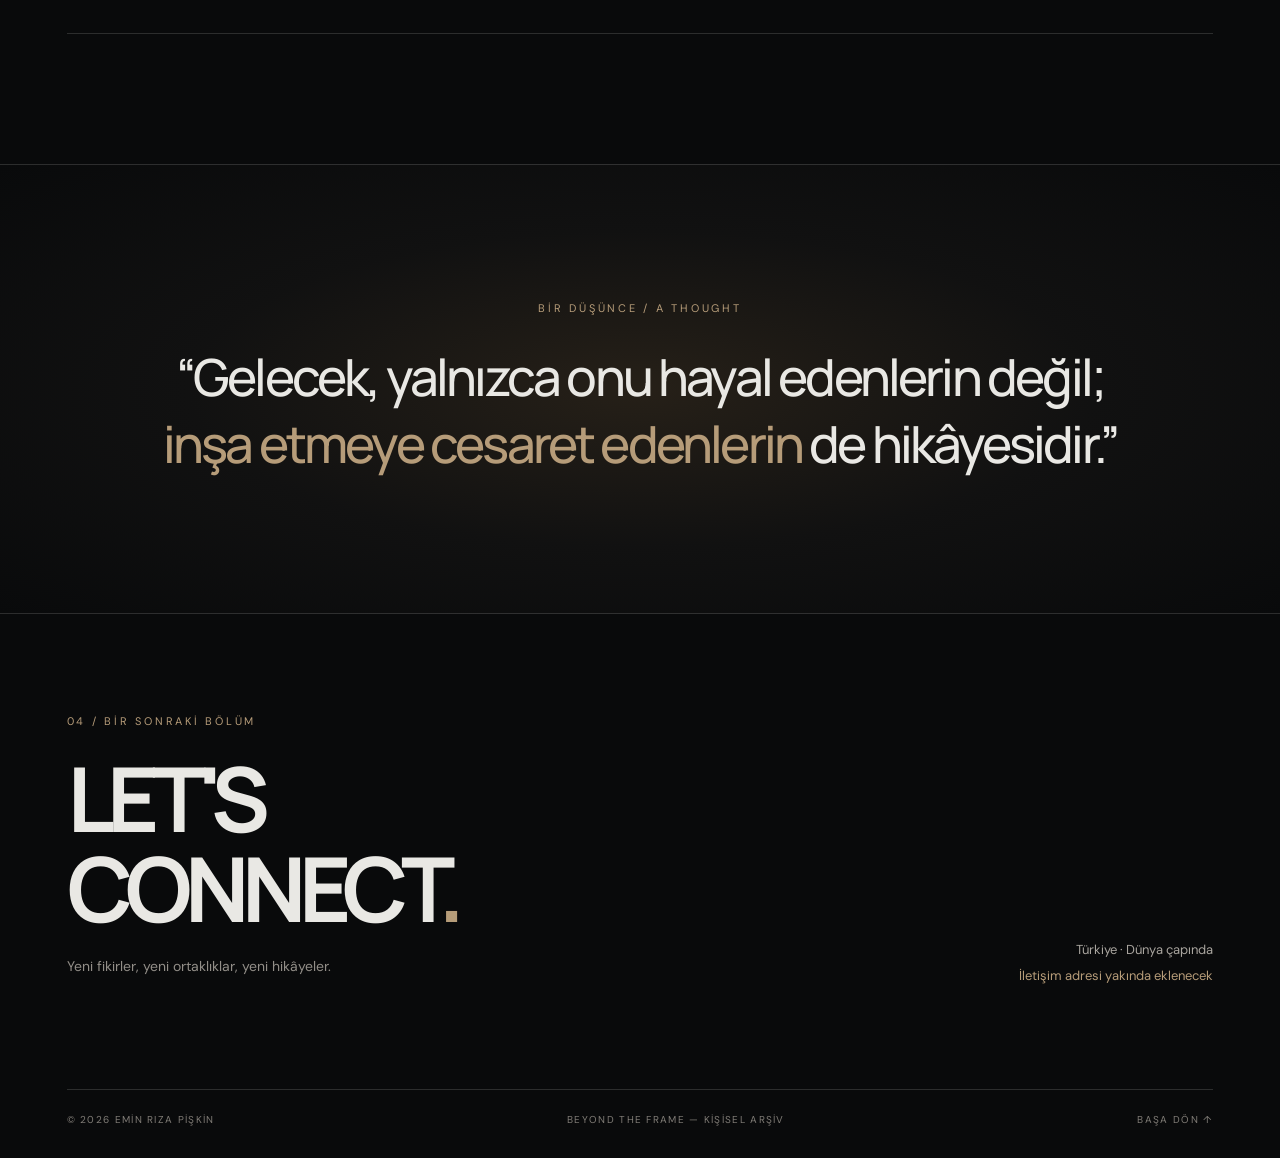
==== commit c97acc44: "Reduce CinestaAI homepage logo slightly further" ====
--- a/index.html
+++ b/index.html
@@ -39,9 +39,9 @@
 .venture .venture-brand-ai .venture-brand-mark{justify-content:center;place-items:center}.venture .venture-brand-ai .venture-brand-mark img{object-position:center center;transform:scale(.78);max-width:100%;max-height:100%;object-fit:contain}
 
 /* Show the wide CinestaAI wordmark rather than fitting its square transparent canvas */
-.venture .venture-brand-ai .venture-brand-mark{flex:0 0 135px;width:135px;height:55px;overflow:hidden;display:flex;align-items:center;justify-content:center}
+.venture .venture-brand-ai .venture-brand-mark{flex:0 0 115px;width:115px;height:49px;overflow:hidden;display:flex;align-items:center;justify-content:center}
 .venture .venture-brand-ai .venture-brand-mark img{width:100%;height:100%;max-width:none;max-height:none;object-fit:cover;object-position:center center;transform:none}
-@media(max-width:850px){.venture .venture-brand-ai .venture-brand-mark{flex-basis:92px;width:92px;height:46px}}
+@media(max-width:850px){.venture .venture-brand-ai .venture-brand-mark{flex-basis:82px;width:82px;height:42px}}
 </style>
 <style>.site-header{justify-content:space-between}.site-header .nav{margin-left:auto}.site-header .header-center{display:none}@media(max-width:900px){.site-header .nav.open{display:flex}}</style><style>.hero .portrait-photo{display:block!important}.hero .portrait svg{display:none!important}.hero .portrait{opacity:1!important}.hero .portrait-photo{object-fit:cover;object-position:70% 35%;filter:grayscale(1) contrast(1.08) brightness(.82)}.hero .portrait:after{background:linear-gradient(90deg,#090a0b 0%,rgba(9,10,11,.88) 25%,rgba(9,10,11,.4) 54%,transparent 83%),linear-gradient(0deg,#090a0b,transparent 30%)}@media(max-width:850px){.hero .portrait-photo{object-position:68% center}}</style></head>
 <body>
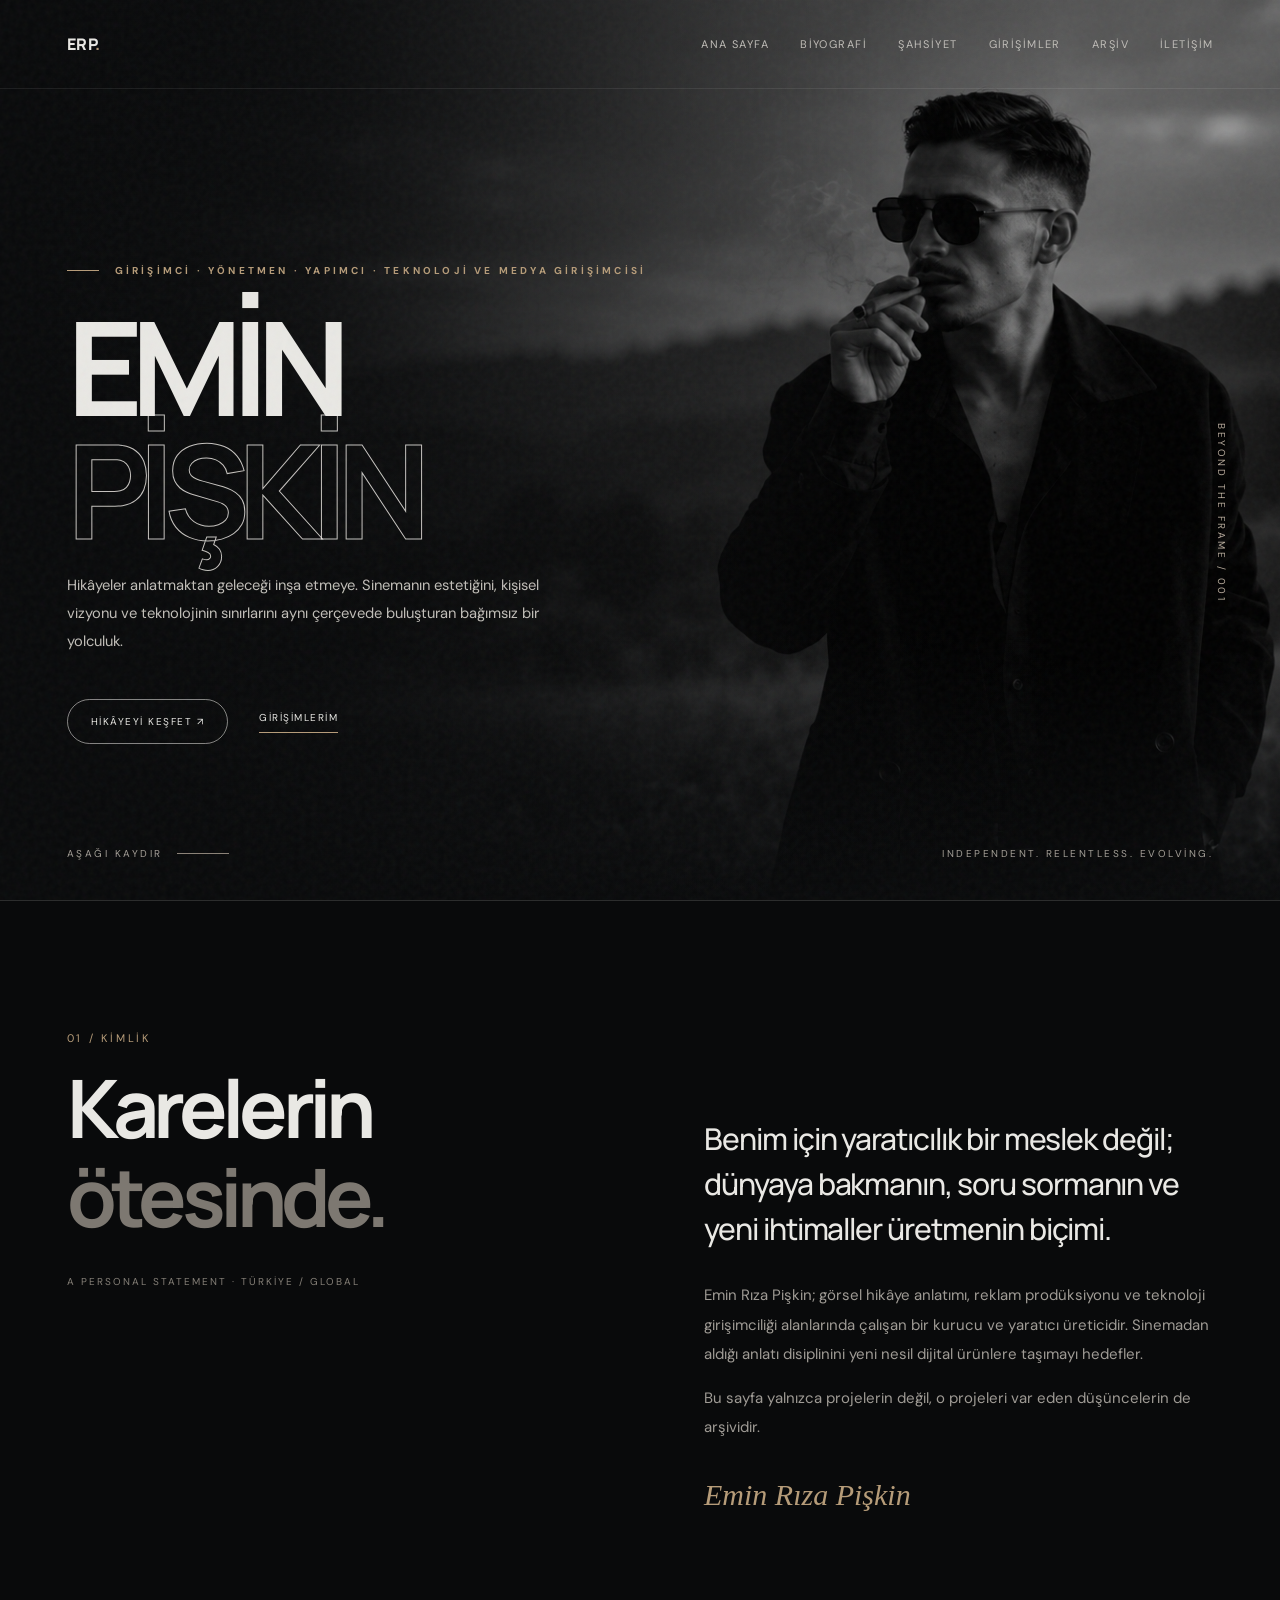
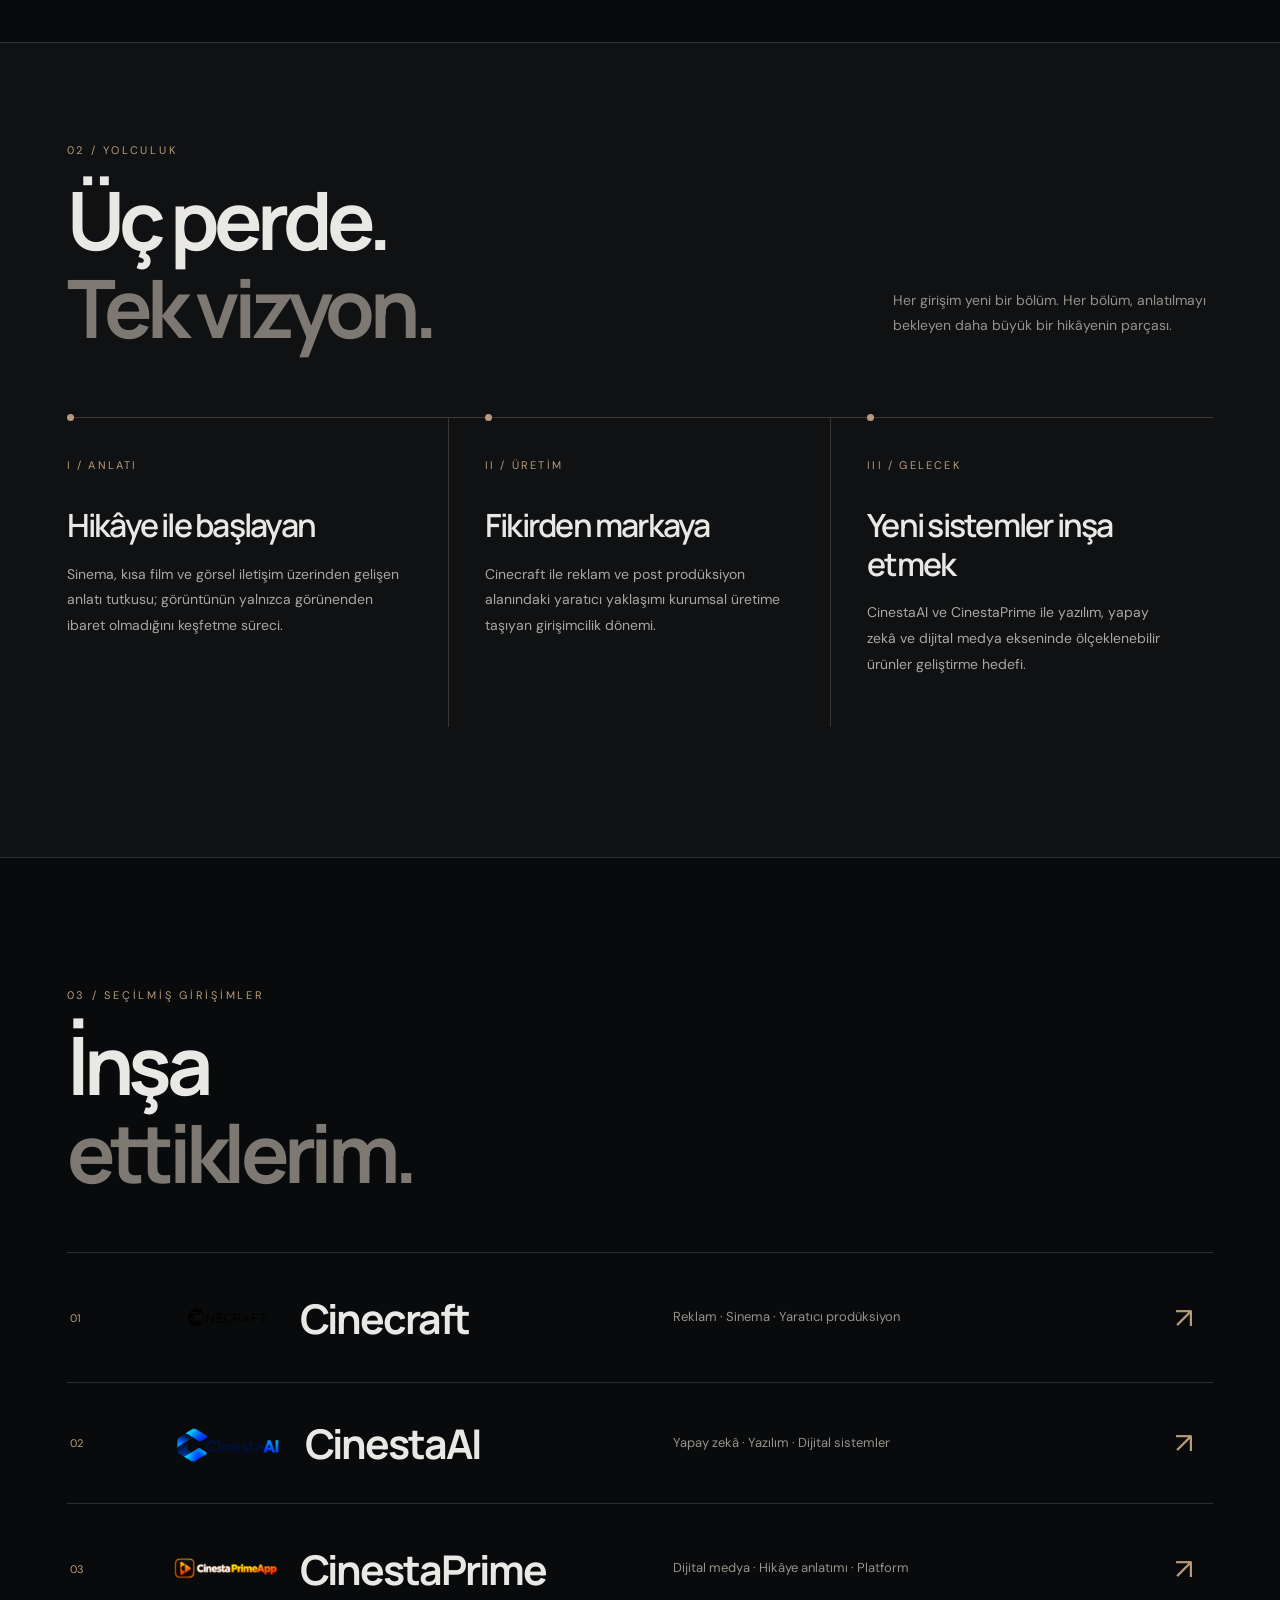
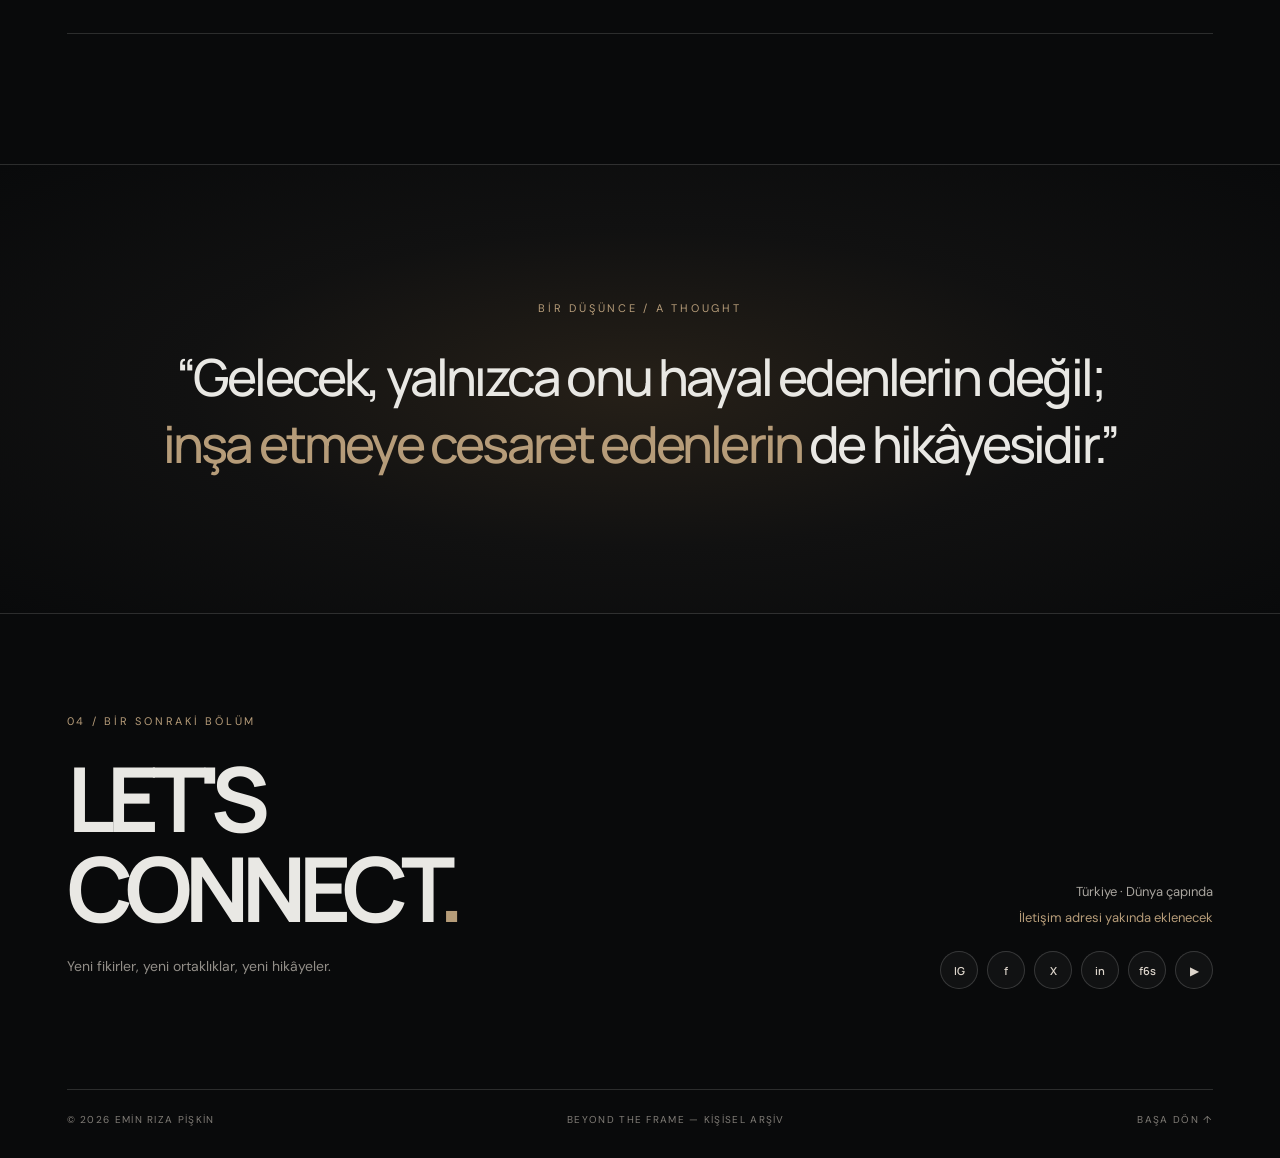
==== commit 94df365d: "Add social icons to homepage contact footer" ====
--- a/index.html
+++ b/index.html
@@ -42,6 +42,9 @@
 .venture .venture-brand-ai .venture-brand-mark{flex:0 0 115px;width:115px;height:49px;overflow:hidden;display:flex;align-items:center;justify-content:center}
 .venture .venture-brand-ai .venture-brand-mark img{width:100%;height:100%;max-width:none;max-height:none;object-fit:cover;object-position:center center;transform:none}
 @media(max-width:850px){.venture .venture-brand-ai .venture-brand-mark{flex-basis:82px;width:82px;height:42px}}
+
+/* Social profiles in homepage contact footer */
+.home-social{display:flex;justify-content:flex-end;align-items:center;gap:9px;flex-wrap:wrap;margin-top:20px}.home-social span{display:inline-flex;align-items:center;justify-content:center;min-width:38px;height:38px;padding:0 9px;border-radius:50px;border:1px solid rgba(255,255,255,.16);background:rgba(255,255,255,.035);color:#ddd5cb;font:600 11px Manrope,sans-serif;line-height:1;transition:background .2s,border-color .2s}.home-social span:hover{background:rgba(182,156,121,.14);border-color:rgba(182,156,121,.6)}@media(max-width:850px){.home-social{justify-content:flex-start}}
 </style>
 <style>.site-header{justify-content:space-between}.site-header .nav{margin-left:auto}.site-header .header-center{display:none}@media(max-width:900px){.site-header .nav.open{display:flex}}</style><style>.hero .portrait-photo{display:block!important}.hero .portrait svg{display:none!important}.hero .portrait{opacity:1!important}.hero .portrait-photo{object-fit:cover;object-position:70% 35%;filter:grayscale(1) contrast(1.08) brightness(.82)}.hero .portrait:after{background:linear-gradient(90deg,#090a0b 0%,rgba(9,10,11,.88) 25%,rgba(9,10,11,.4) 54%,transparent 83%),linear-gradient(0deg,#090a0b,transparent 30%)}@media(max-width:850px){.hero .portrait-photo{object-position:68% center}}</style></head>
 <body>
@@ -74,7 +77,7 @@
     <section class="content ventures" id="ventures"><div class="ventures-top reveal"><div><div class="section-no">03 / Seçilmiş girişimler</div><h2 class="section-head">İnşa<br/><em>ettiklerim.</em></h2></div></div><div class="venture reveal"><span class="venture-n">01</span><a class="venture-brand" href="/cinecraft.html" aria-label="Cinecraft hakkında"><span class="venture-brand-mark"><img src="/cinecraft-logo.png.png" alt="Cinecraft logosu" loading="lazy" onerror="this.style.display='none'"></span><h3>Cinecraft</h3></a><p>Reklam · Sinema · Yaratıcı prodüksiyon</p><span class="arrow">↗</span></div><div class="venture reveal"><span class="venture-n">02</span><a class="venture-brand venture-brand-ai" href="/cinestaai.html" aria-label="CinestaAI hakkında"><span class="venture-brand-mark"><img src="/cinestaai-logo.png.png" alt="CinestaAI logosu" loading="lazy" onerror="this.style.display='none'"></span><h3>CinestaAI</h3></a><p>Yapay zekâ · Yazılım · Dijital sistemler</p><span class="arrow">↗</span></div><div class="venture reveal"><span class="venture-n">03</span><a class="venture-brand" href="/cinestaprime.html" aria-label="CinestaPrime hakkında"><span class="venture-brand-mark"><img src="/cinestaprime-logo.png.png" alt="CinestaPrime logosu" loading="lazy" onerror="this.style.display='none'"></span><h3>CinestaPrime</h3></a><p>Dijital medya · Hikâye anlatımı · Platform</p><span class="arrow">↗</span></div></section>
     <section class="quote"><div class="reveal"><div class="section-no">Bir düşünce / A thought</div><blockquote>“Gelecek, yalnızca onu hayal edenlerin değil; <em>inşa etmeye cesaret edenlerin</em> de hikâyesidir.”</blockquote></div></section>
   </main>
-  <footer class="footer" id="contact"><div class="footer-top"><div><div class="section-no">04 / Bir sonraki bölüm</div><h2 class="footer-title">LET'S<br/>CONNECT<span style="color:var(--gold)">.</span></h2><p style="color:#928e88;font-size:14px">Yeni fikirler, yeni ortaklıklar, yeni hikâyeler.</p></div><div class="footer-side">Türkiye · Dünya çapında<br/><span style="color:var(--gold)">İletişim adresi yakında eklenecek</span></div></div><div class="footer-bottom"><span>© <span id="year">2026</span> Emin Rıza Pişkin</span><span>Beyond the frame — kişisel arşiv</span><a href="#home">Başa dön ↑</a></div></footer>
+  <footer class="footer" id="contact"><div class="footer-top"><div><div class="section-no">04 / Bir sonraki bölüm</div><h2 class="footer-title">LET'S<br/>CONNECT<span style="color:var(--gold)">.</span></h2><p style="color:#928e88;font-size:14px">Yeni fikirler, yeni ortaklıklar, yeni hikâyeler.</p></div><div class="footer-side">Türkiye · Dünya çapında<br/><span style="color:var(--gold)">İletişim adresi yakında eklenecek</span><div class="home-social" aria-label="Sosyal medya"><span title="Instagram">IG</span><span title="Facebook">f</span><span title="X">X</span><span title="LinkedIn">in</span><span title="F6S">f6s</span><span title="YouTube">▶</span></div></div></div><div class="footer-bottom"><span>© <span id="year">2026</span> Emin Rıza Pişkin</span><span>Beyond the frame — kişisel arşiv</span><a href="#home">Başa dön ↑</a></div></footer>
   <script>
     const portrait=document.getElementById('portrait');const img=document.getElementById('portrait-photo');img.addEventListener('load',()=>portrait.classList.add('has-photo'));img.addEventListener('error',()=>portrait.classList.remove('has-photo'));if(img.complete&&img.naturalWidth)portrait.classList.add('has-photo');
     const observer=new IntersectionObserver(entries=>entries.forEach(e=>{if(e.isIntersecting){e.target.classList.add('visible');observer.unobserve(e.target)}}),{threshold:.13});document.querySelectorAll('.reveal').forEach(el=>observer.observe(el));
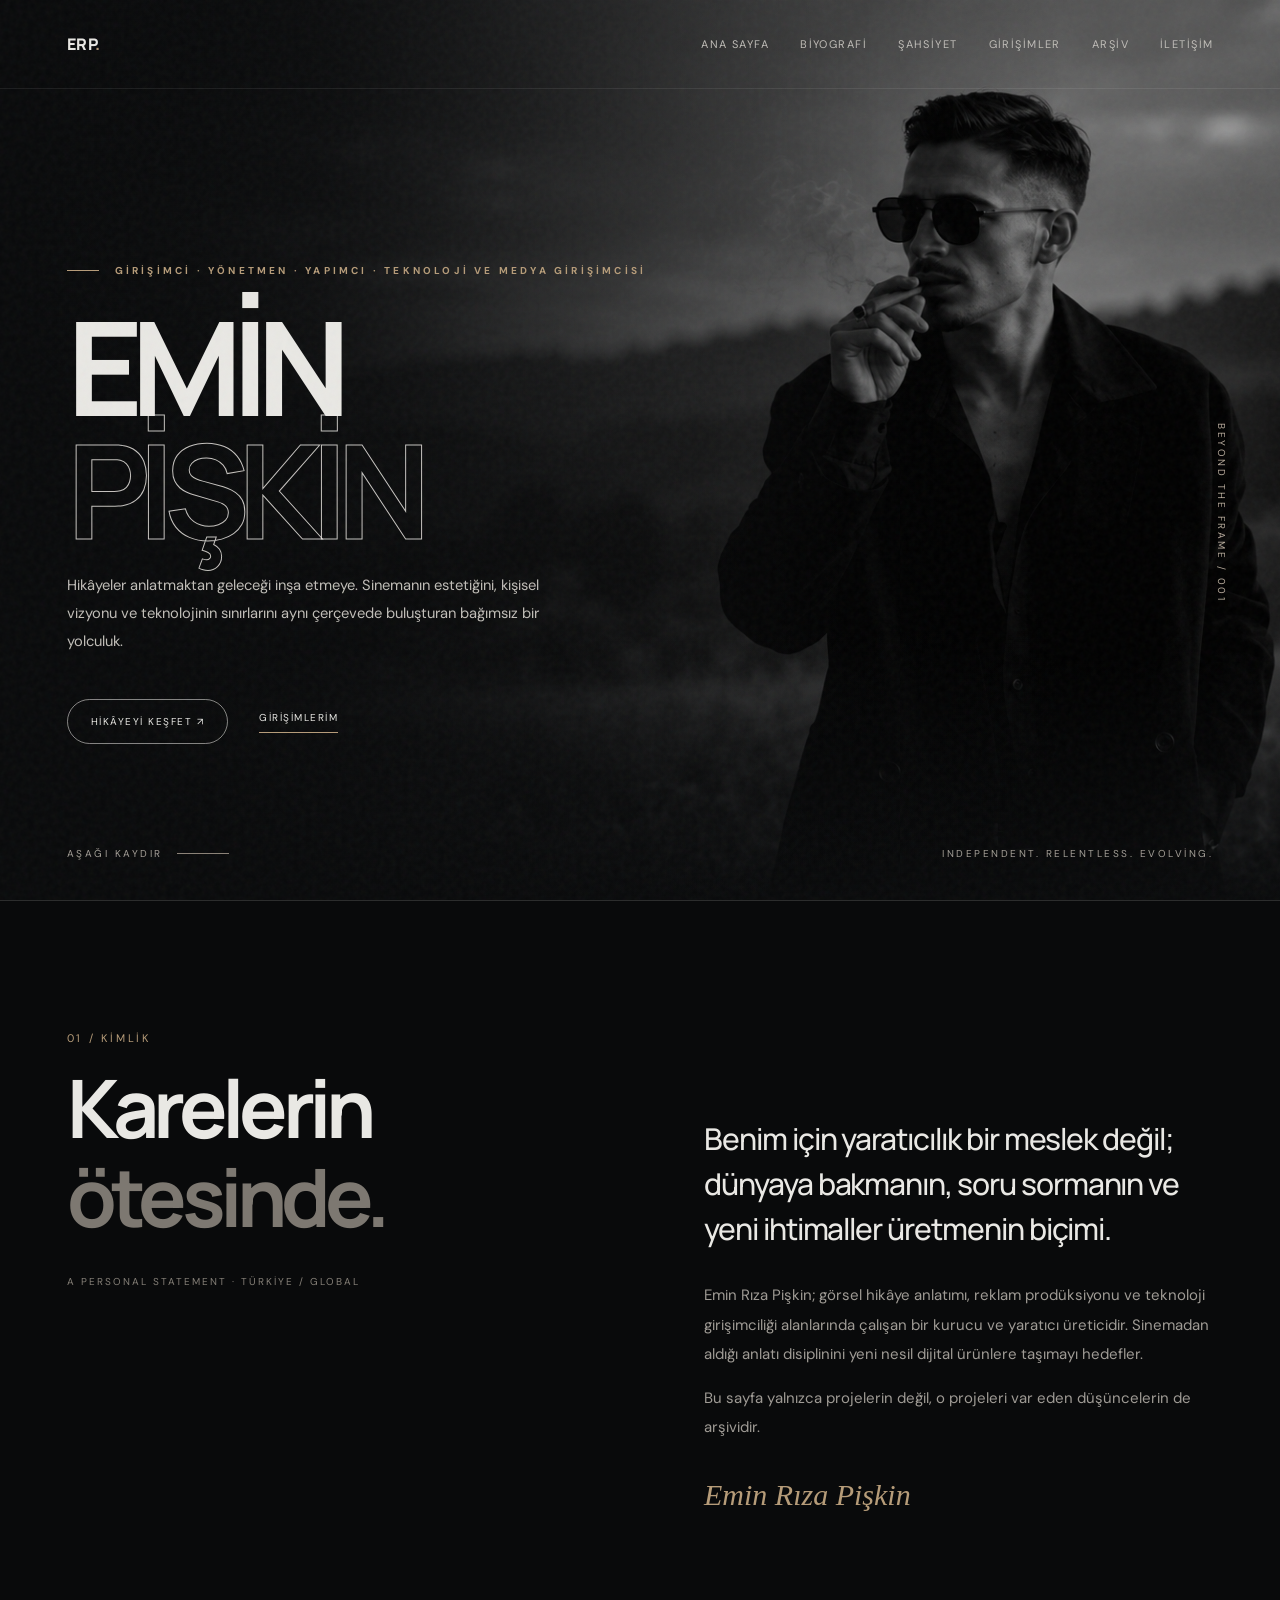
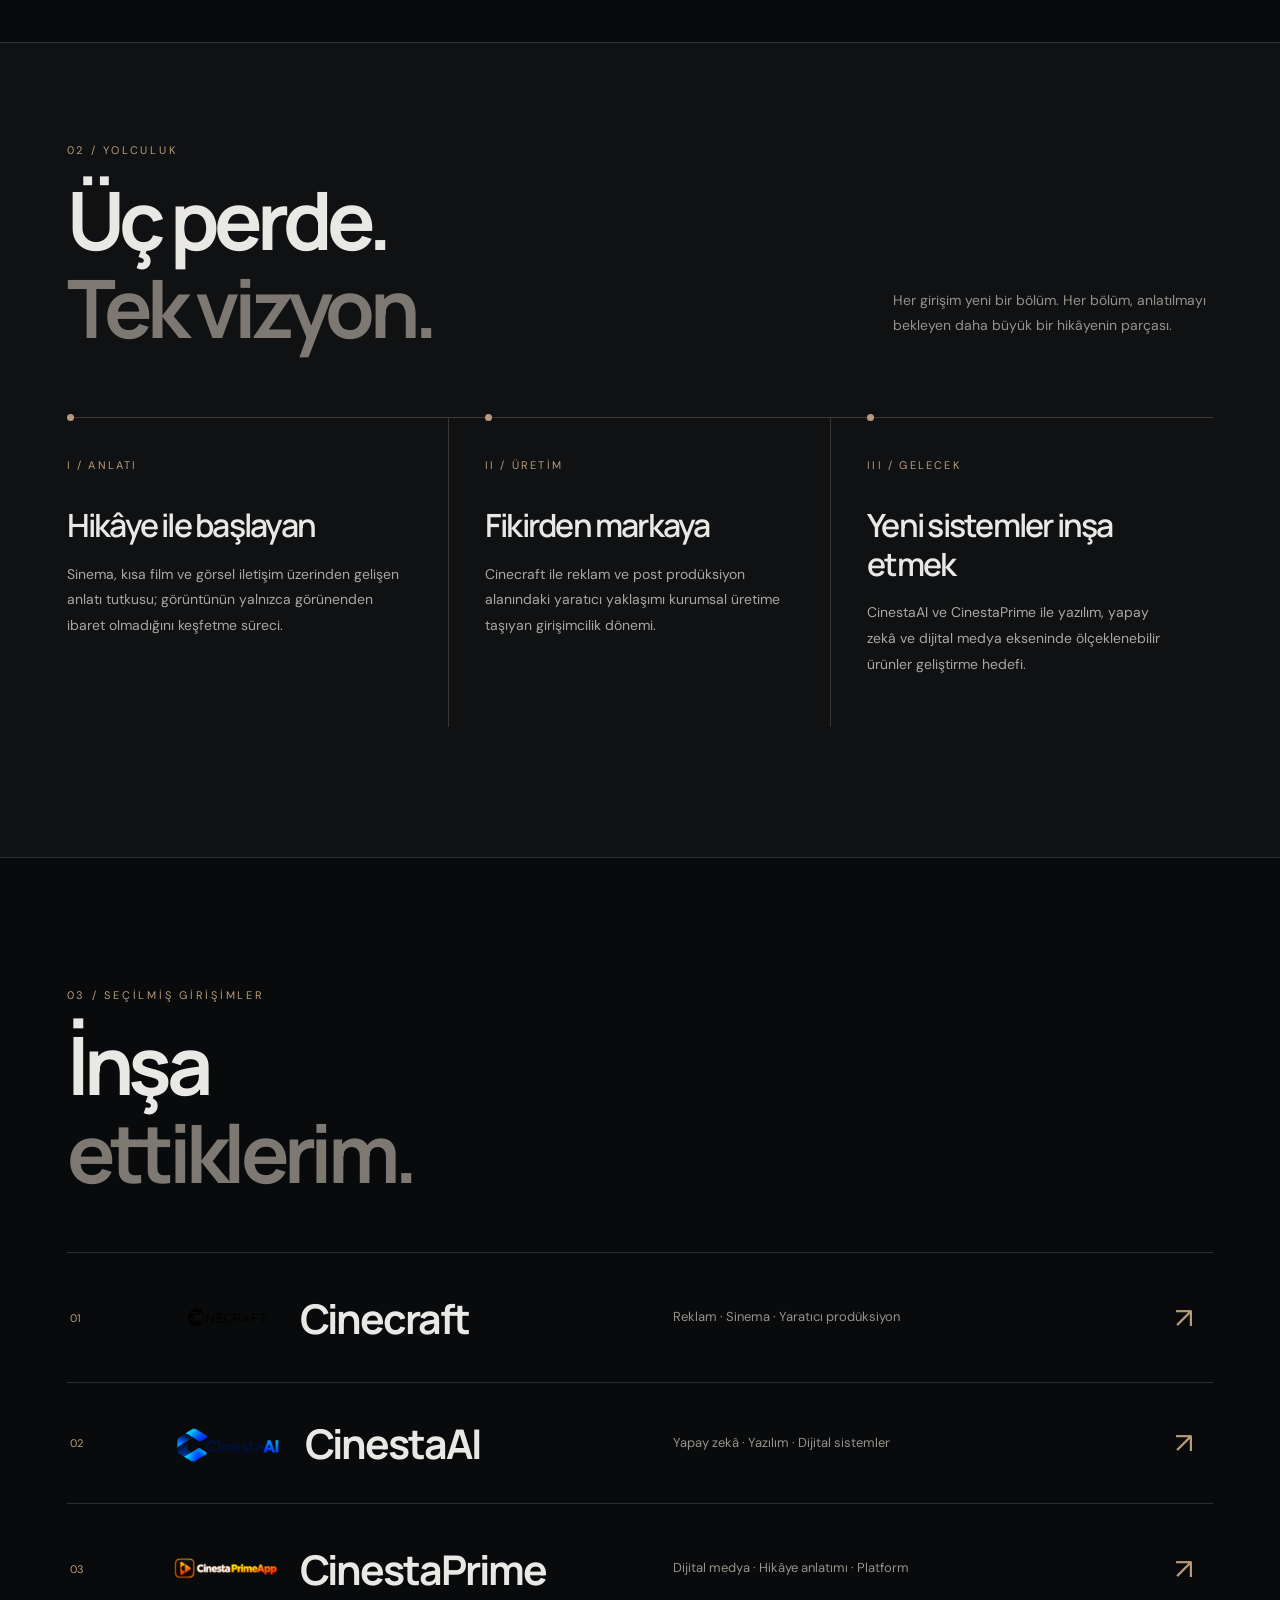
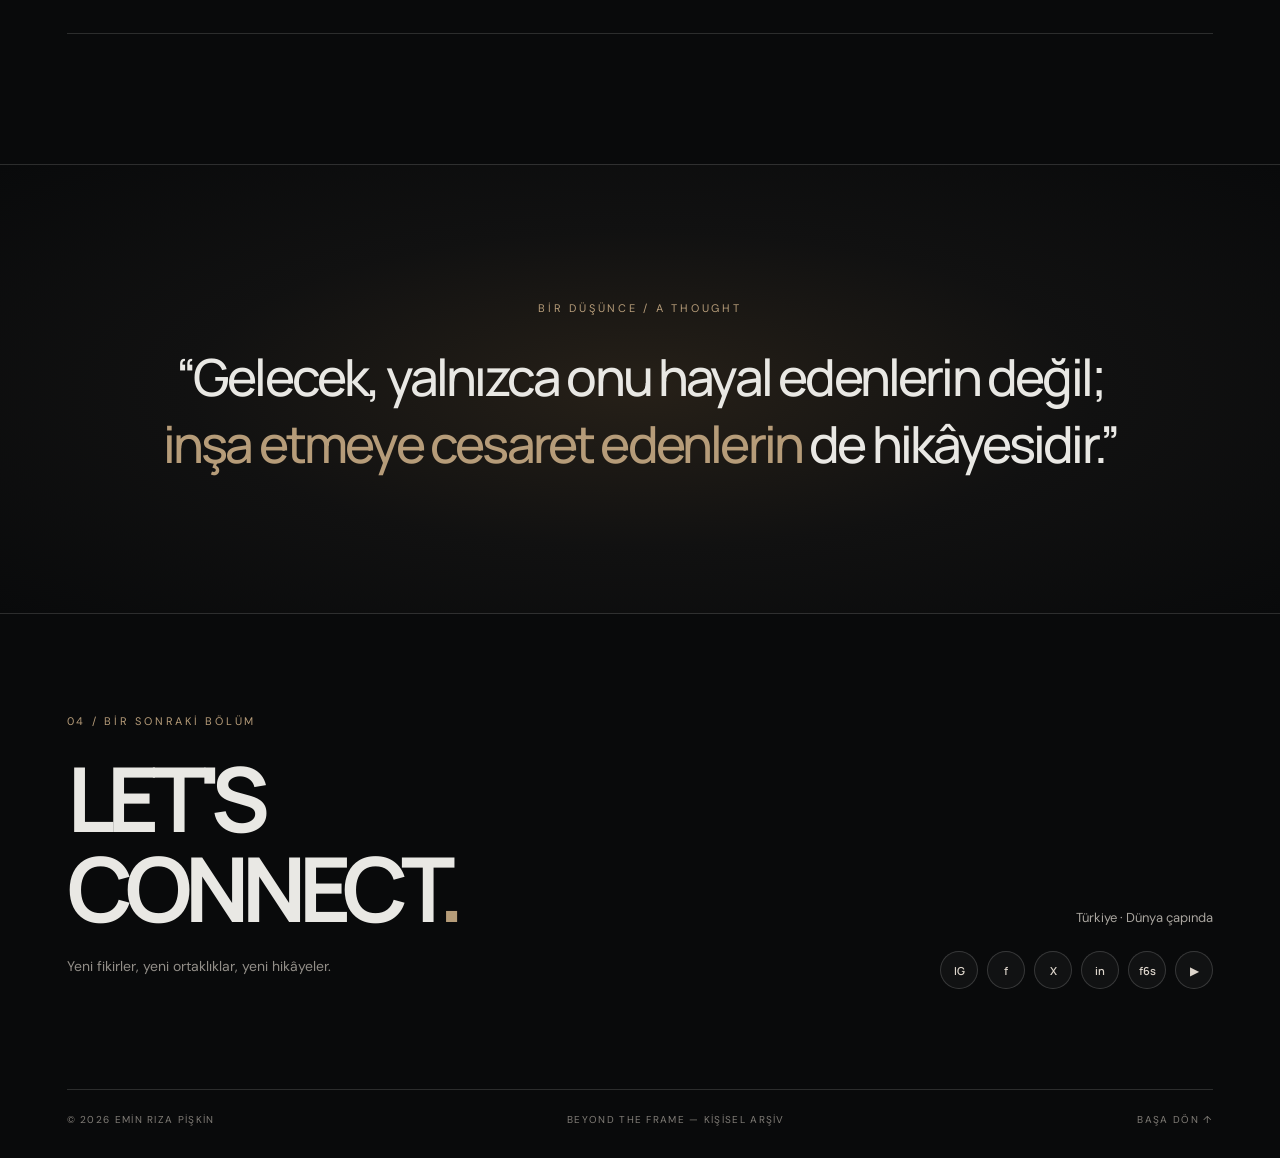
==== commit cd1ebe16: "Remove contact address coming soon placeholder" ====
--- a/index.html
+++ b/index.html
@@ -77,7 +77,7 @@
     <section class="content ventures" id="ventures"><div class="ventures-top reveal"><div><div class="section-no">03 / Seçilmiş girişimler</div><h2 class="section-head">İnşa<br/><em>ettiklerim.</em></h2></div></div><div class="venture reveal"><span class="venture-n">01</span><a class="venture-brand" href="/cinecraft.html" aria-label="Cinecraft hakkında"><span class="venture-brand-mark"><img src="/cinecraft-logo.png.png" alt="Cinecraft logosu" loading="lazy" onerror="this.style.display='none'"></span><h3>Cinecraft</h3></a><p>Reklam · Sinema · Yaratıcı prodüksiyon</p><span class="arrow">↗</span></div><div class="venture reveal"><span class="venture-n">02</span><a class="venture-brand venture-brand-ai" href="/cinestaai.html" aria-label="CinestaAI hakkında"><span class="venture-brand-mark"><img src="/cinestaai-logo.png.png" alt="CinestaAI logosu" loading="lazy" onerror="this.style.display='none'"></span><h3>CinestaAI</h3></a><p>Yapay zekâ · Yazılım · Dijital sistemler</p><span class="arrow">↗</span></div><div class="venture reveal"><span class="venture-n">03</span><a class="venture-brand" href="/cinestaprime.html" aria-label="CinestaPrime hakkında"><span class="venture-brand-mark"><img src="/cinestaprime-logo.png.png" alt="CinestaPrime logosu" loading="lazy" onerror="this.style.display='none'"></span><h3>CinestaPrime</h3></a><p>Dijital medya · Hikâye anlatımı · Platform</p><span class="arrow">↗</span></div></section>
     <section class="quote"><div class="reveal"><div class="section-no">Bir düşünce / A thought</div><blockquote>“Gelecek, yalnızca onu hayal edenlerin değil; <em>inşa etmeye cesaret edenlerin</em> de hikâyesidir.”</blockquote></div></section>
   </main>
-  <footer class="footer" id="contact"><div class="footer-top"><div><div class="section-no">04 / Bir sonraki bölüm</div><h2 class="footer-title">LET'S<br/>CONNECT<span style="color:var(--gold)">.</span></h2><p style="color:#928e88;font-size:14px">Yeni fikirler, yeni ortaklıklar, yeni hikâyeler.</p></div><div class="footer-side">Türkiye · Dünya çapında<br/><span style="color:var(--gold)">İletişim adresi yakında eklenecek</span><div class="home-social" aria-label="Sosyal medya"><span title="Instagram">IG</span><span title="Facebook">f</span><span title="X">X</span><span title="LinkedIn">in</span><span title="F6S">f6s</span><span title="YouTube">▶</span></div></div></div><div class="footer-bottom"><span>© <span id="year">2026</span> Emin Rıza Pişkin</span><span>Beyond the frame — kişisel arşiv</span><a href="#home">Başa dön ↑</a></div></footer>
+  <footer class="footer" id="contact"><div class="footer-top"><div><div class="section-no">04 / Bir sonraki bölüm</div><h2 class="footer-title">LET'S<br/>CONNECT<span style="color:var(--gold)">.</span></h2><p style="color:#928e88;font-size:14px">Yeni fikirler, yeni ortaklıklar, yeni hikâyeler.</p></div><div class="footer-side">Türkiye · Dünya çapında<br/><div class="home-social" aria-label="Sosyal medya"><span title="Instagram">IG</span><span title="Facebook">f</span><span title="X">X</span><span title="LinkedIn">in</span><span title="F6S">f6s</span><span title="YouTube">▶</span></div></div></div><div class="footer-bottom"><span>© <span id="year">2026</span> Emin Rıza Pişkin</span><span>Beyond the frame — kişisel arşiv</span><a href="#home">Başa dön ↑</a></div></footer>
   <script>
     const portrait=document.getElementById('portrait');const img=document.getElementById('portrait-photo');img.addEventListener('load',()=>portrait.classList.add('has-photo'));img.addEventListener('error',()=>portrait.classList.remove('has-photo'));if(img.complete&&img.naturalWidth)portrait.classList.add('has-photo');
     const observer=new IntersectionObserver(entries=>entries.forEach(e=>{if(e.isIntersecting){e.target.classList.add('visible');observer.unobserve(e.target)}}),{threshold:.13});document.querySelectorAll('.reveal').forEach(el=>observer.observe(el));
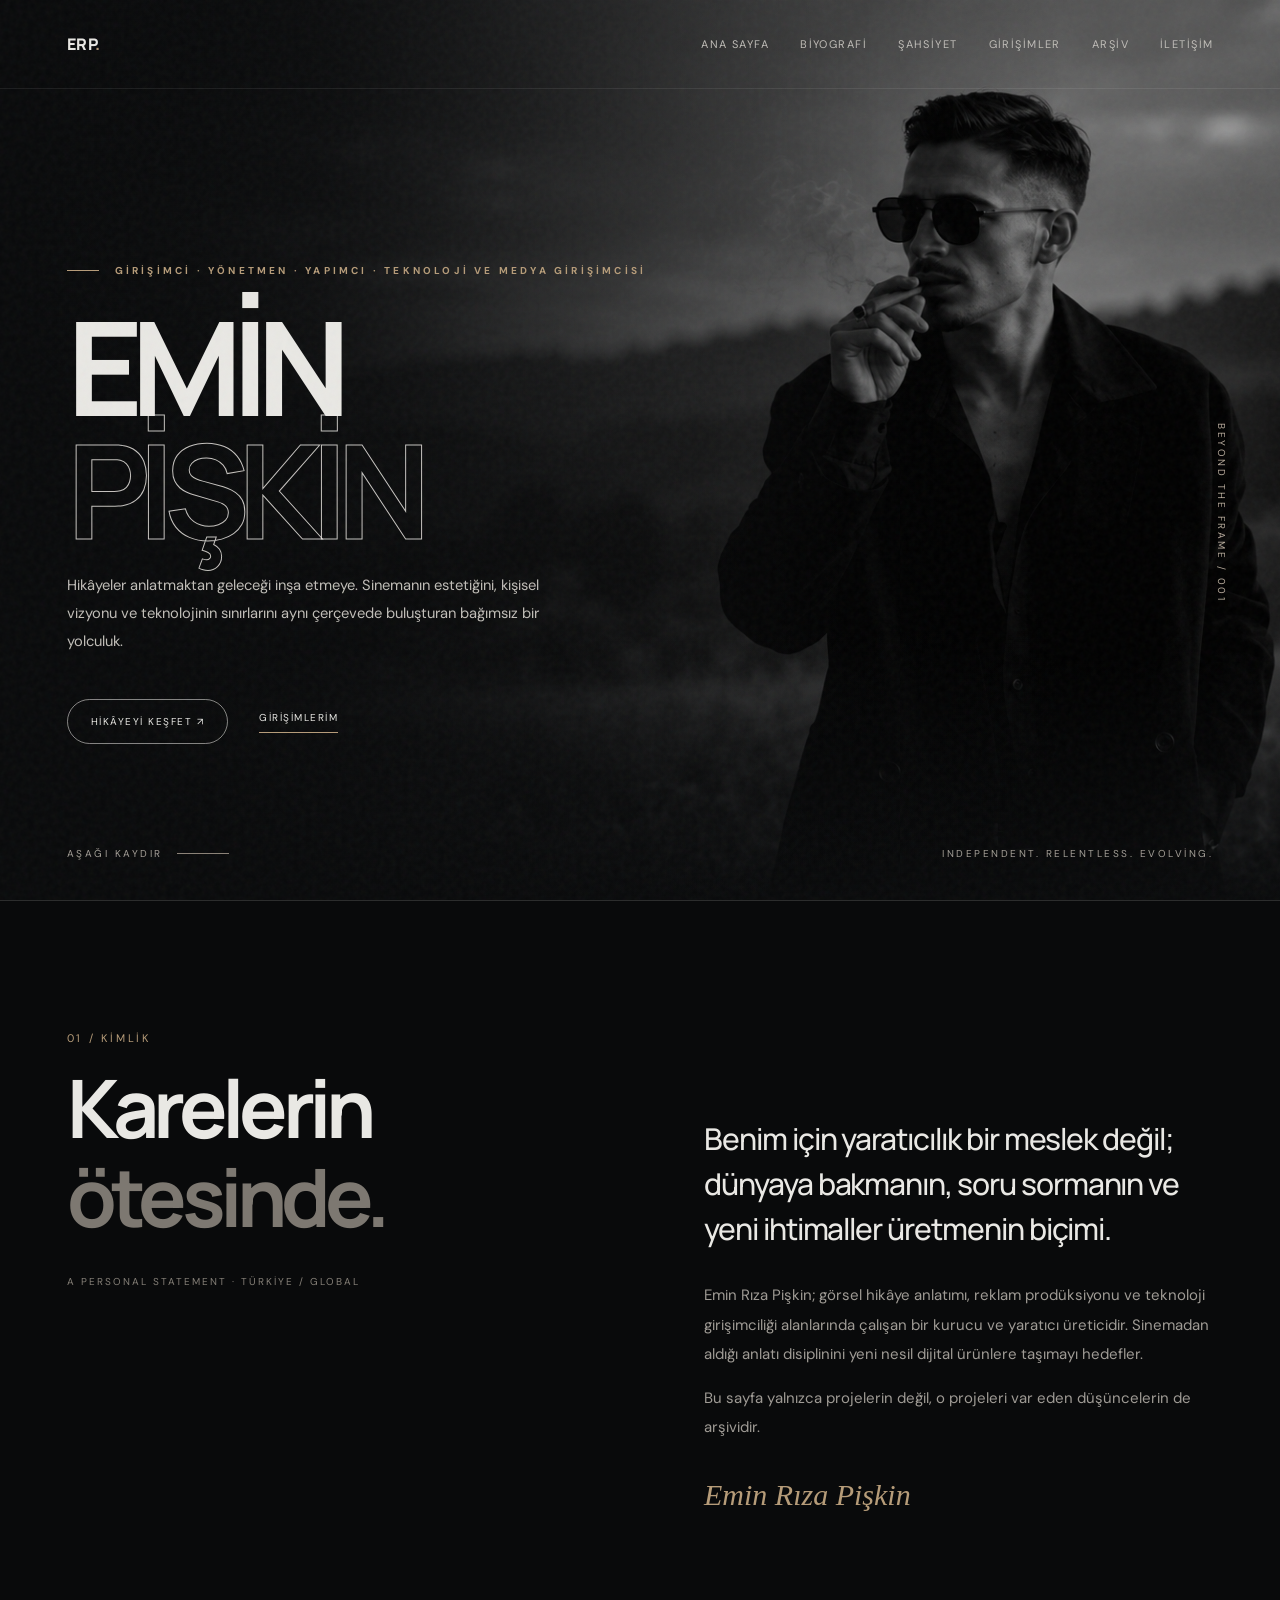
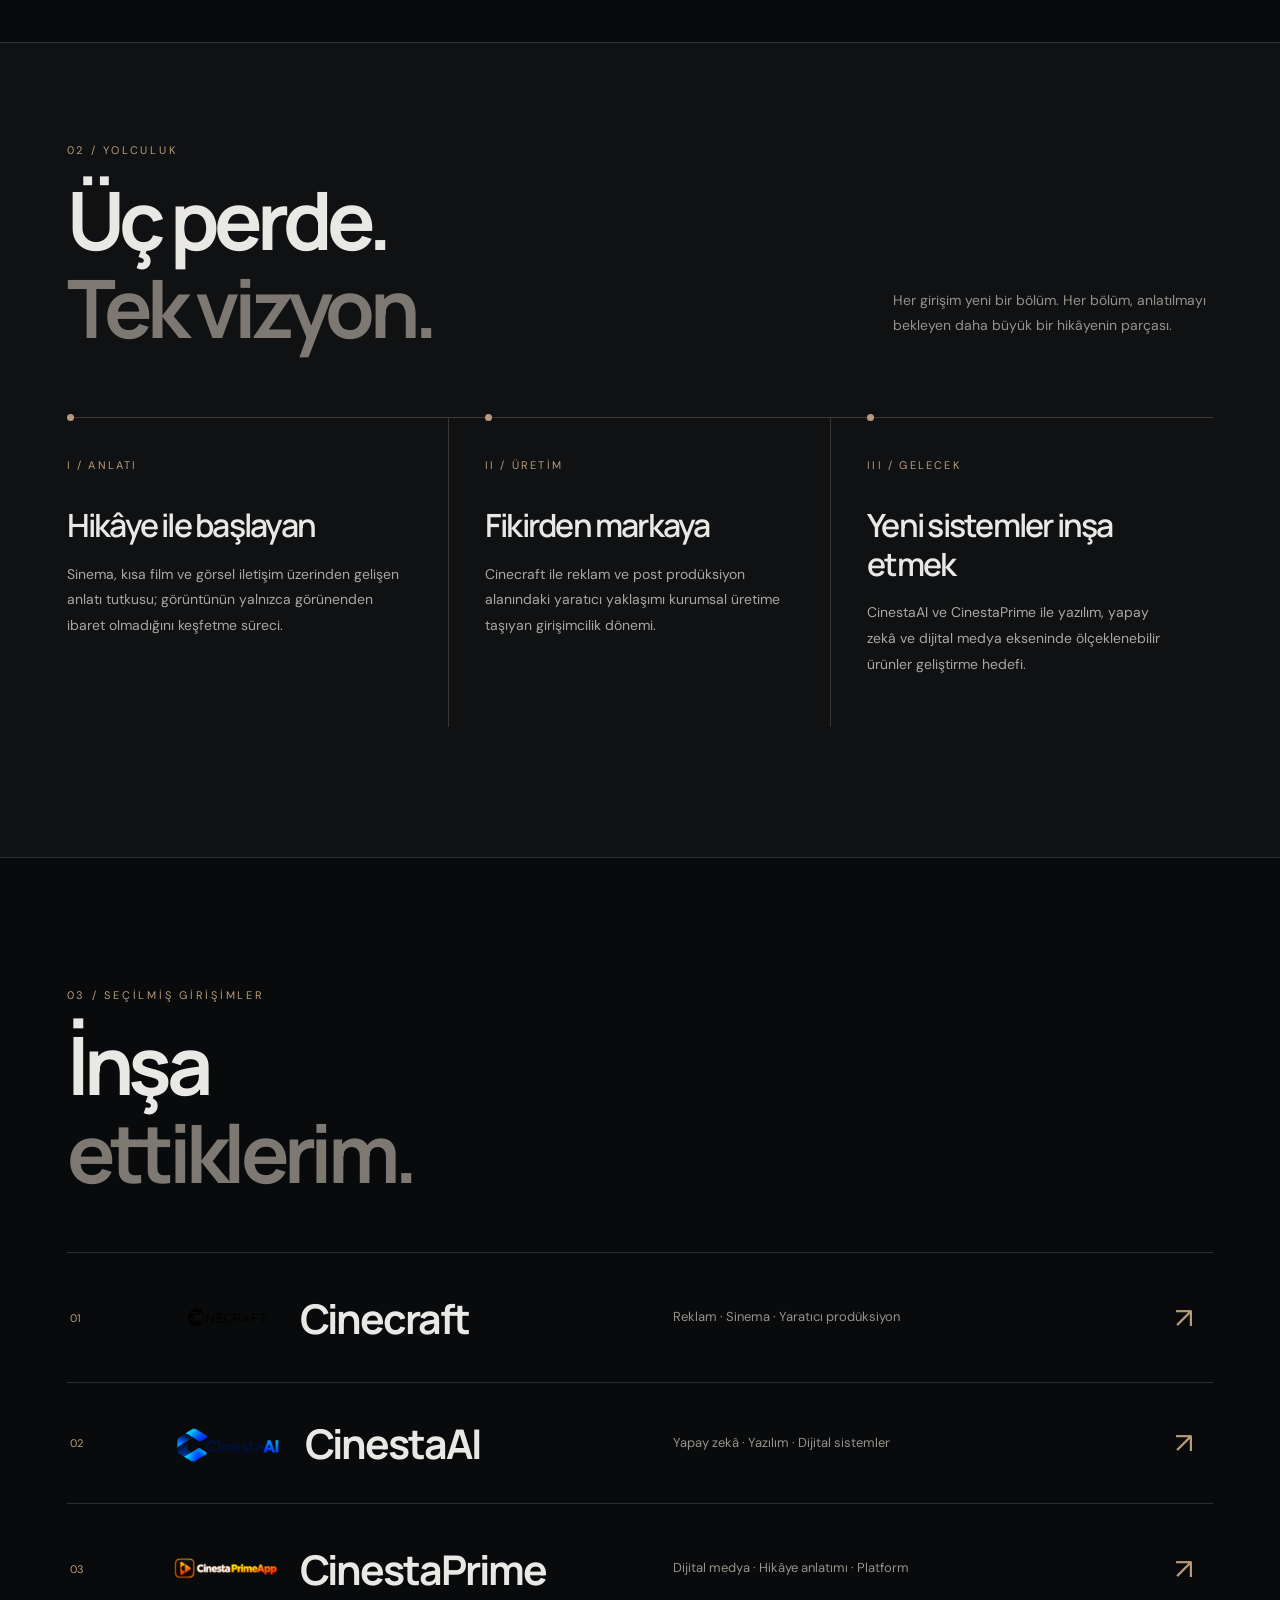
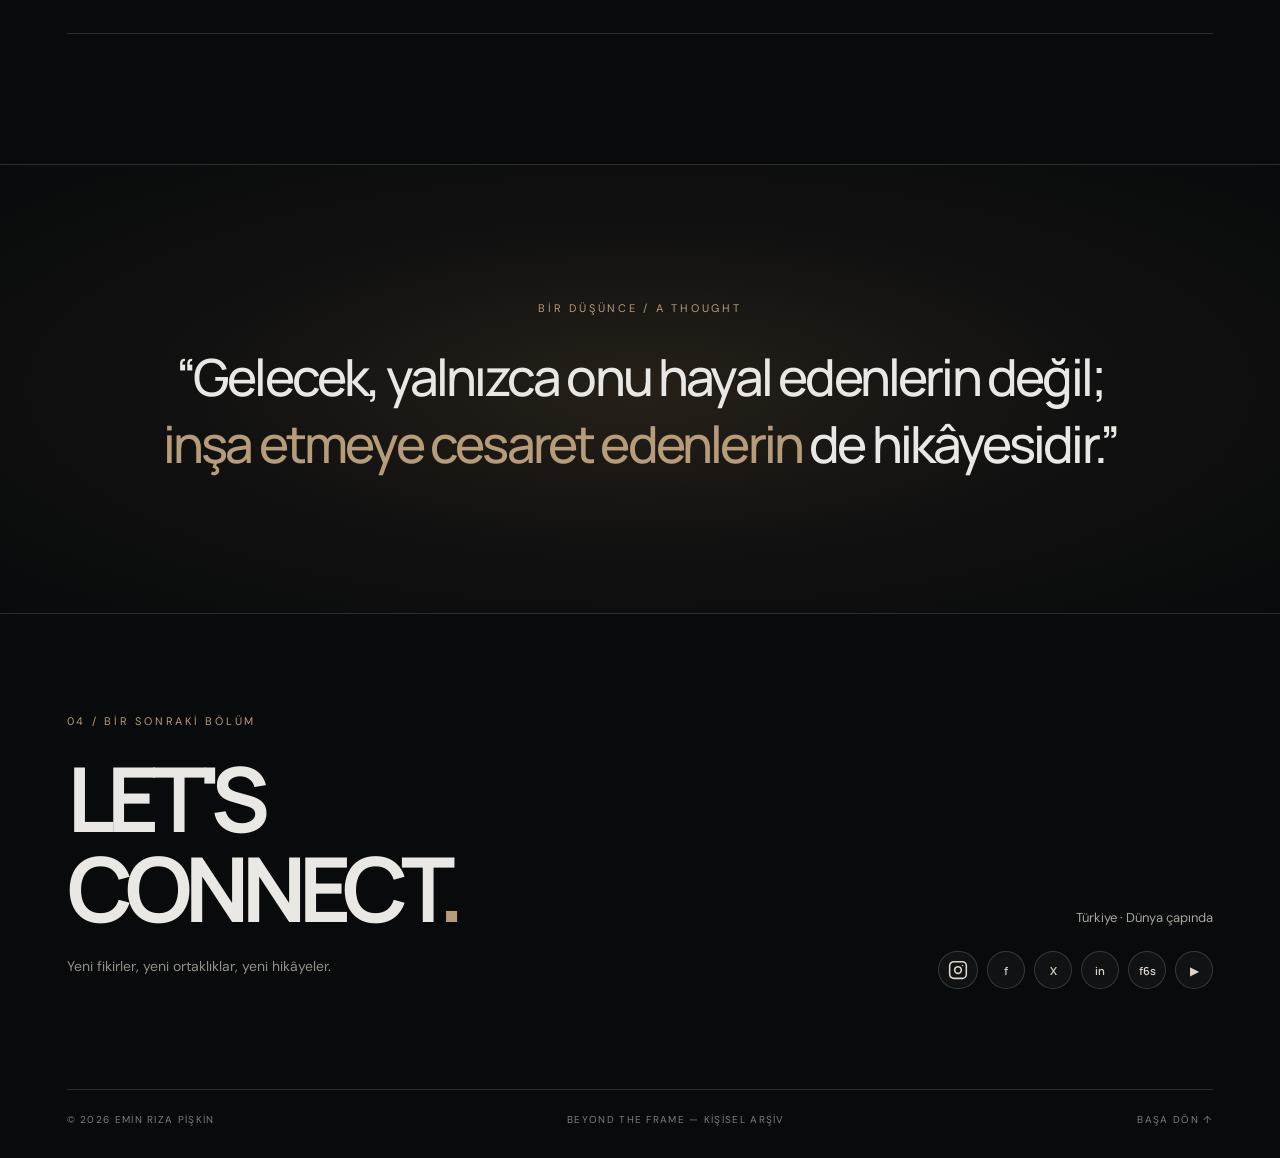
==== commit 55d11525: "Replace IG text with Instagram outline icon" ====
--- a/index.html
+++ b/index.html
@@ -45,6 +45,7 @@
 
 /* Social profiles in homepage contact footer */
 .home-social{display:flex;justify-content:flex-end;align-items:center;gap:9px;flex-wrap:wrap;margin-top:20px}.home-social span{display:inline-flex;align-items:center;justify-content:center;min-width:38px;height:38px;padding:0 9px;border-radius:50px;border:1px solid rgba(255,255,255,.16);background:rgba(255,255,255,.035);color:#ddd5cb;font:600 11px Manrope,sans-serif;line-height:1;transition:background .2s,border-color .2s}.home-social span:hover{background:rgba(182,156,121,.14);border-color:rgba(182,156,121,.6)}@media(max-width:850px){.home-social{justify-content:flex-start}}
+.home-social a{display:inline-flex;align-items:center;justify-content:center;min-width:38px;height:38px;padding:0 9px;border-radius:50px;border:1px solid rgba(255,255,255,.16);background:rgba(255,255,255,.035);color:#ddd5cb;font:600 11px Manrope,sans-serif;text-decoration:none;transition:background .2s,border-color .2s}.home-social a:hover{background:rgba(182,156,121,.14);border-color:rgba(182,156,121,.6)}
 </style>
 <style>.site-header{justify-content:space-between}.site-header .nav{margin-left:auto}.site-header .header-center{display:none}@media(max-width:900px){.site-header .nav.open{display:flex}}</style><style>.hero .portrait-photo{display:block!important}.hero .portrait svg{display:none!important}.hero .portrait{opacity:1!important}.hero .portrait-photo{object-fit:cover;object-position:70% 35%;filter:grayscale(1) contrast(1.08) brightness(.82)}.hero .portrait:after{background:linear-gradient(90deg,#090a0b 0%,rgba(9,10,11,.88) 25%,rgba(9,10,11,.4) 54%,transparent 83%),linear-gradient(0deg,#090a0b,transparent 30%)}@media(max-width:850px){.hero .portrait-photo{object-position:68% center}}</style></head>
 <body>
@@ -77,7 +78,7 @@
     <section class="content ventures" id="ventures"><div class="ventures-top reveal"><div><div class="section-no">03 / Seçilmiş girişimler</div><h2 class="section-head">İnşa<br/><em>ettiklerim.</em></h2></div></div><div class="venture reveal"><span class="venture-n">01</span><a class="venture-brand" href="/cinecraft.html" aria-label="Cinecraft hakkında"><span class="venture-brand-mark"><img src="/cinecraft-logo.png.png" alt="Cinecraft logosu" loading="lazy" onerror="this.style.display='none'"></span><h3>Cinecraft</h3></a><p>Reklam · Sinema · Yaratıcı prodüksiyon</p><span class="arrow">↗</span></div><div class="venture reveal"><span class="venture-n">02</span><a class="venture-brand venture-brand-ai" href="/cinestaai.html" aria-label="CinestaAI hakkında"><span class="venture-brand-mark"><img src="/cinestaai-logo.png.png" alt="CinestaAI logosu" loading="lazy" onerror="this.style.display='none'"></span><h3>CinestaAI</h3></a><p>Yapay zekâ · Yazılım · Dijital sistemler</p><span class="arrow">↗</span></div><div class="venture reveal"><span class="venture-n">03</span><a class="venture-brand" href="/cinestaprime.html" aria-label="CinestaPrime hakkında"><span class="venture-brand-mark"><img src="/cinestaprime-logo.png.png" alt="CinestaPrime logosu" loading="lazy" onerror="this.style.display='none'"></span><h3>CinestaPrime</h3></a><p>Dijital medya · Hikâye anlatımı · Platform</p><span class="arrow">↗</span></div></section>
     <section class="quote"><div class="reveal"><div class="section-no">Bir düşünce / A thought</div><blockquote>“Gelecek, yalnızca onu hayal edenlerin değil; <em>inşa etmeye cesaret edenlerin</em> de hikâyesidir.”</blockquote></div></section>
   </main>
-  <footer class="footer" id="contact"><div class="footer-top"><div><div class="section-no">04 / Bir sonraki bölüm</div><h2 class="footer-title">LET'S<br/>CONNECT<span style="color:var(--gold)">.</span></h2><p style="color:#928e88;font-size:14px">Yeni fikirler, yeni ortaklıklar, yeni hikâyeler.</p></div><div class="footer-side">Türkiye · Dünya çapında<br/><div class="home-social" aria-label="Sosyal medya"><span title="Instagram">IG</span><span title="Facebook">f</span><span title="X">X</span><span title="LinkedIn">in</span><span title="F6S">f6s</span><span title="YouTube">▶</span></div></div></div><div class="footer-bottom"><span>© <span id="year">2026</span> Emin Rıza Pişkin</span><span>Beyond the frame — kişisel arşiv</span><a href="#home">Başa dön ↑</a></div></footer>
+  <footer class="footer" id="contact"><div class="footer-top"><div><div class="section-no">04 / Bir sonraki bölüm</div><h2 class="footer-title">LET'S<br/>CONNECT<span style="color:var(--gold)">.</span></h2><p style="color:#928e88;font-size:14px">Yeni fikirler, yeni ortaklıklar, yeni hikâyeler.</p></div><div class="footer-side">Türkiye · Dünya çapında<br/><div class="home-social" aria-label="Sosyal medya"><a href="https://www.instagram.com/theemogram" target="_blank" rel="noopener noreferrer" aria-label="Instagram"><svg xmlns="http://www.w3.org/2000/svg" width="20" height="20" viewBox="0 0 24 24" fill="none" stroke="currentColor" stroke-width="1.9" stroke-linecap="round" stroke-linejoin="round" aria-hidden="true"><rect x="2" y="2" width="20" height="20" rx="5"/><circle cx="12" cy="12" r="4"/><circle cx="17.5" cy="6.5" r=".9" fill="currentColor" stroke="none"/></svg></a><a href="https://www.facebook.com/theemogram" target="_blank" rel="noopener noreferrer" aria-label="Facebook">f</a><a href="https://x.com/emotigin" target="_blank" rel="noopener noreferrer" aria-label="X">X</a><a href="https://www.linkedin.com/in/emin-pi%C5%9Fkin-525923225/?isSelfProfile=false" target="_blank" rel="noopener noreferrer" aria-label="LinkedIn">in</a><a href="https://www.f6s.com/emogram" target="_blank" rel="noopener noreferrer" aria-label="F6S">f6s</a><a href="https://www.youtube.com/@theemogram" target="_blank" rel="noopener noreferrer" aria-label="YouTube">▶</a></div></div></div><div class="footer-bottom"><span>© <span id="year">2026</span> Emin Rıza Pişkin</span><span>Beyond the frame — kişisel arşiv</span><a href="#home">Başa dön ↑</a></div></footer>
   <script>
     const portrait=document.getElementById('portrait');const img=document.getElementById('portrait-photo');img.addEventListener('load',()=>portrait.classList.add('has-photo'));img.addEventListener('error',()=>portrait.classList.remove('has-photo'));if(img.complete&&img.naturalWidth)portrait.classList.add('has-photo');
     const observer=new IntersectionObserver(entries=>entries.forEach(e=>{if(e.isIntersecting){e.target.classList.add('visible');observer.unobserve(e.target)}}),{threshold:.13});document.querySelectorAll('.reveal').forEach(el=>observer.observe(el));
